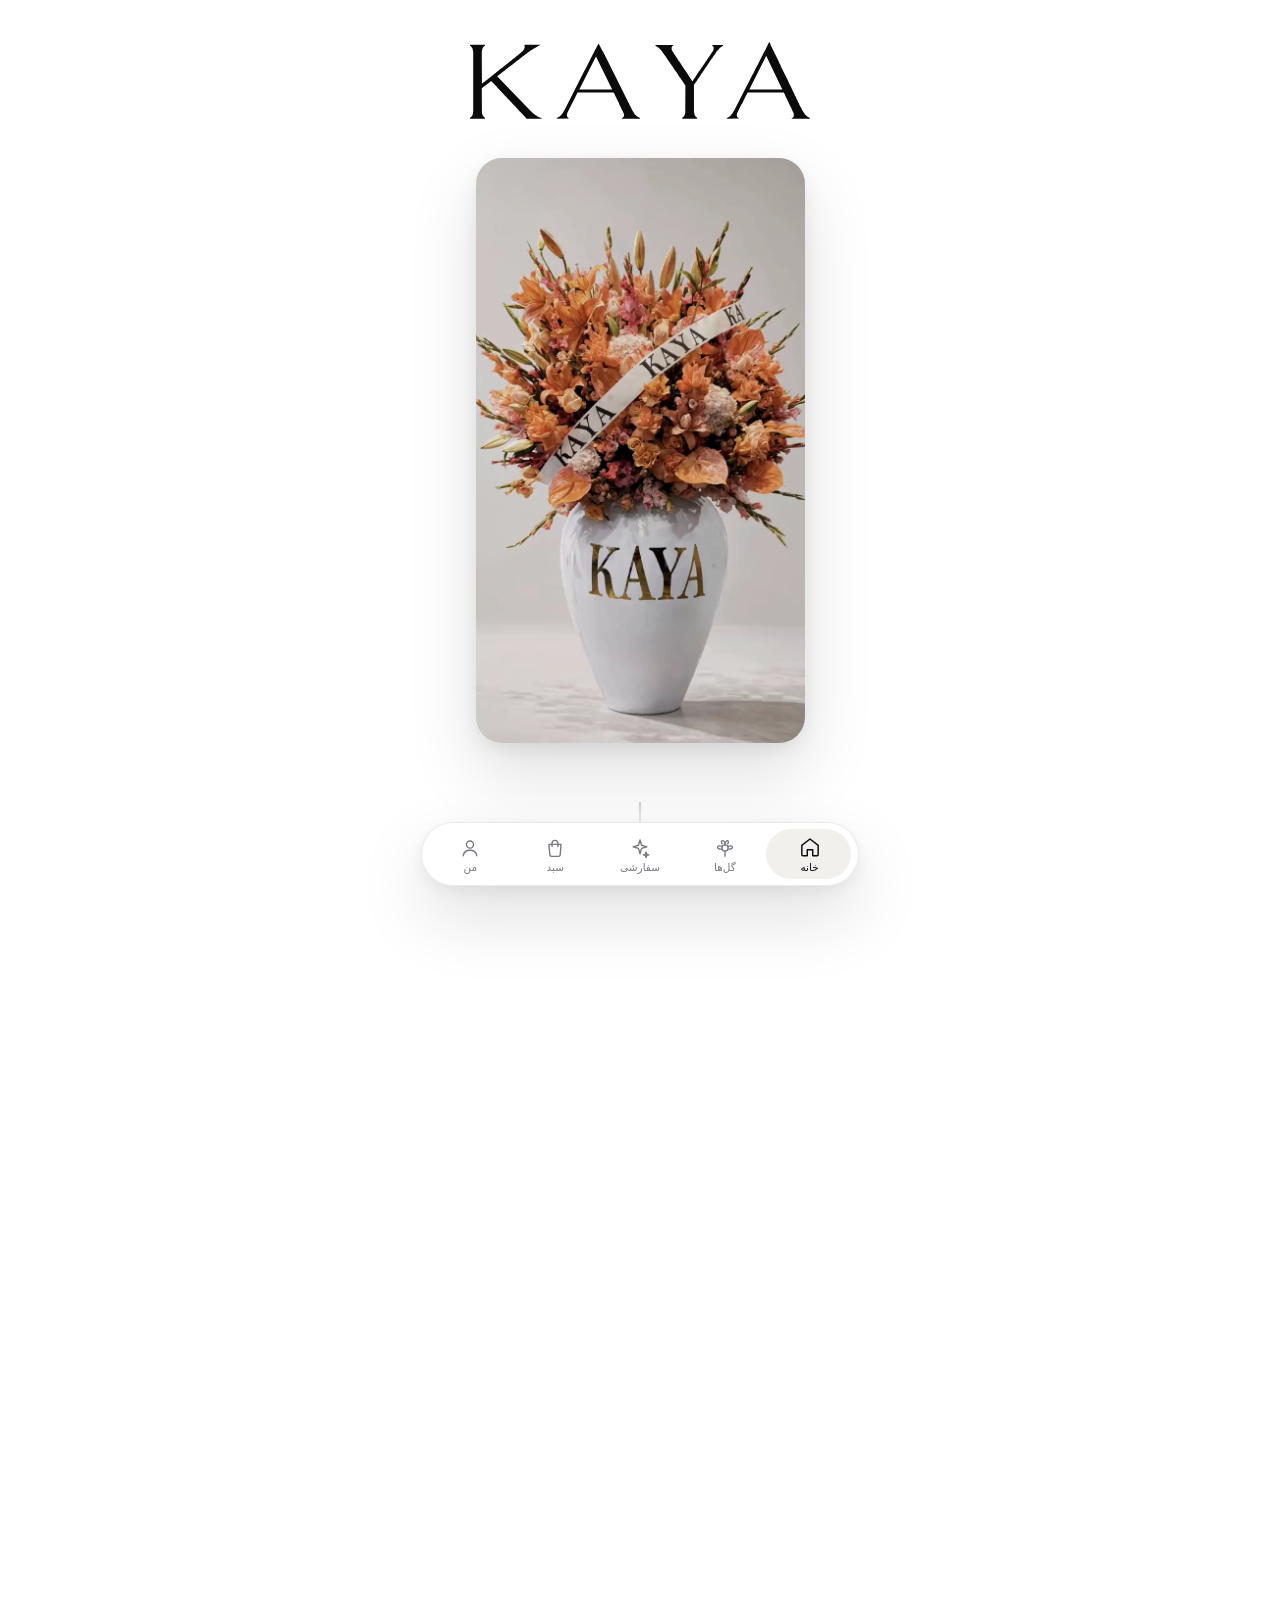
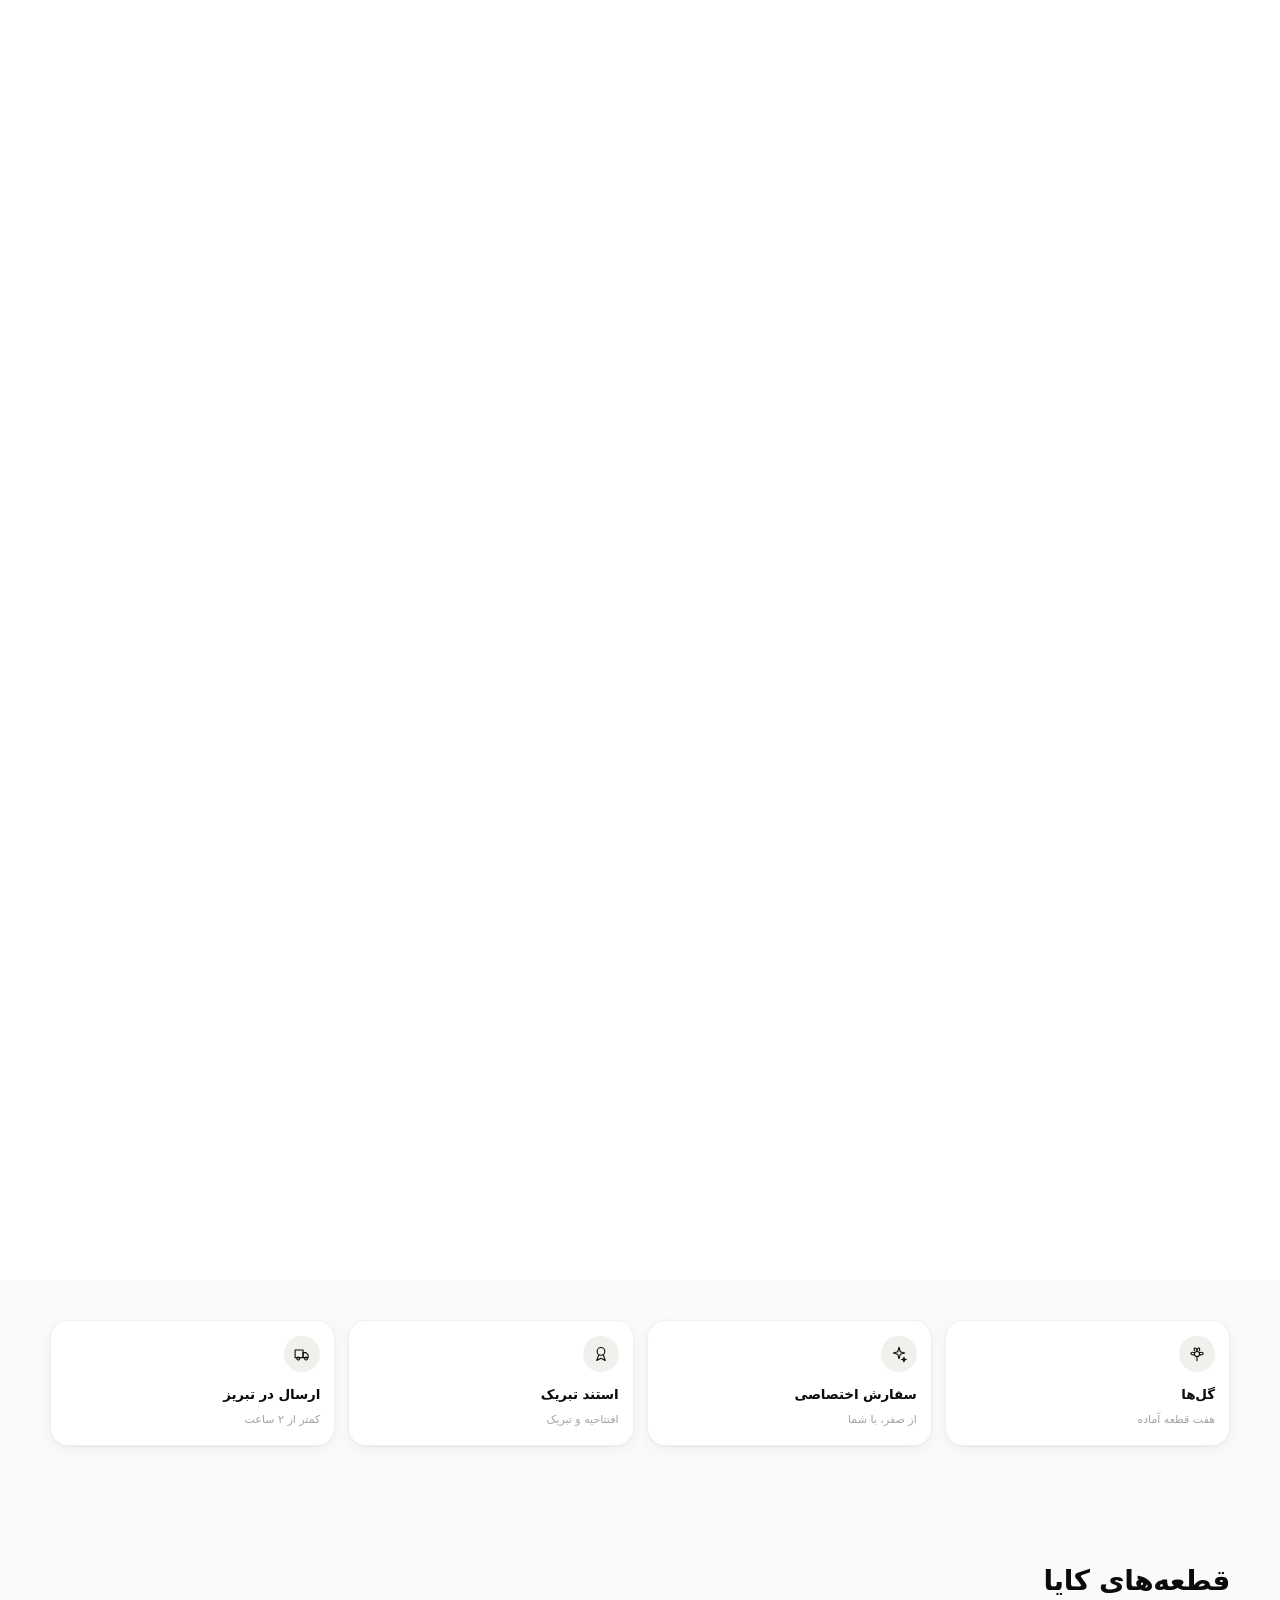
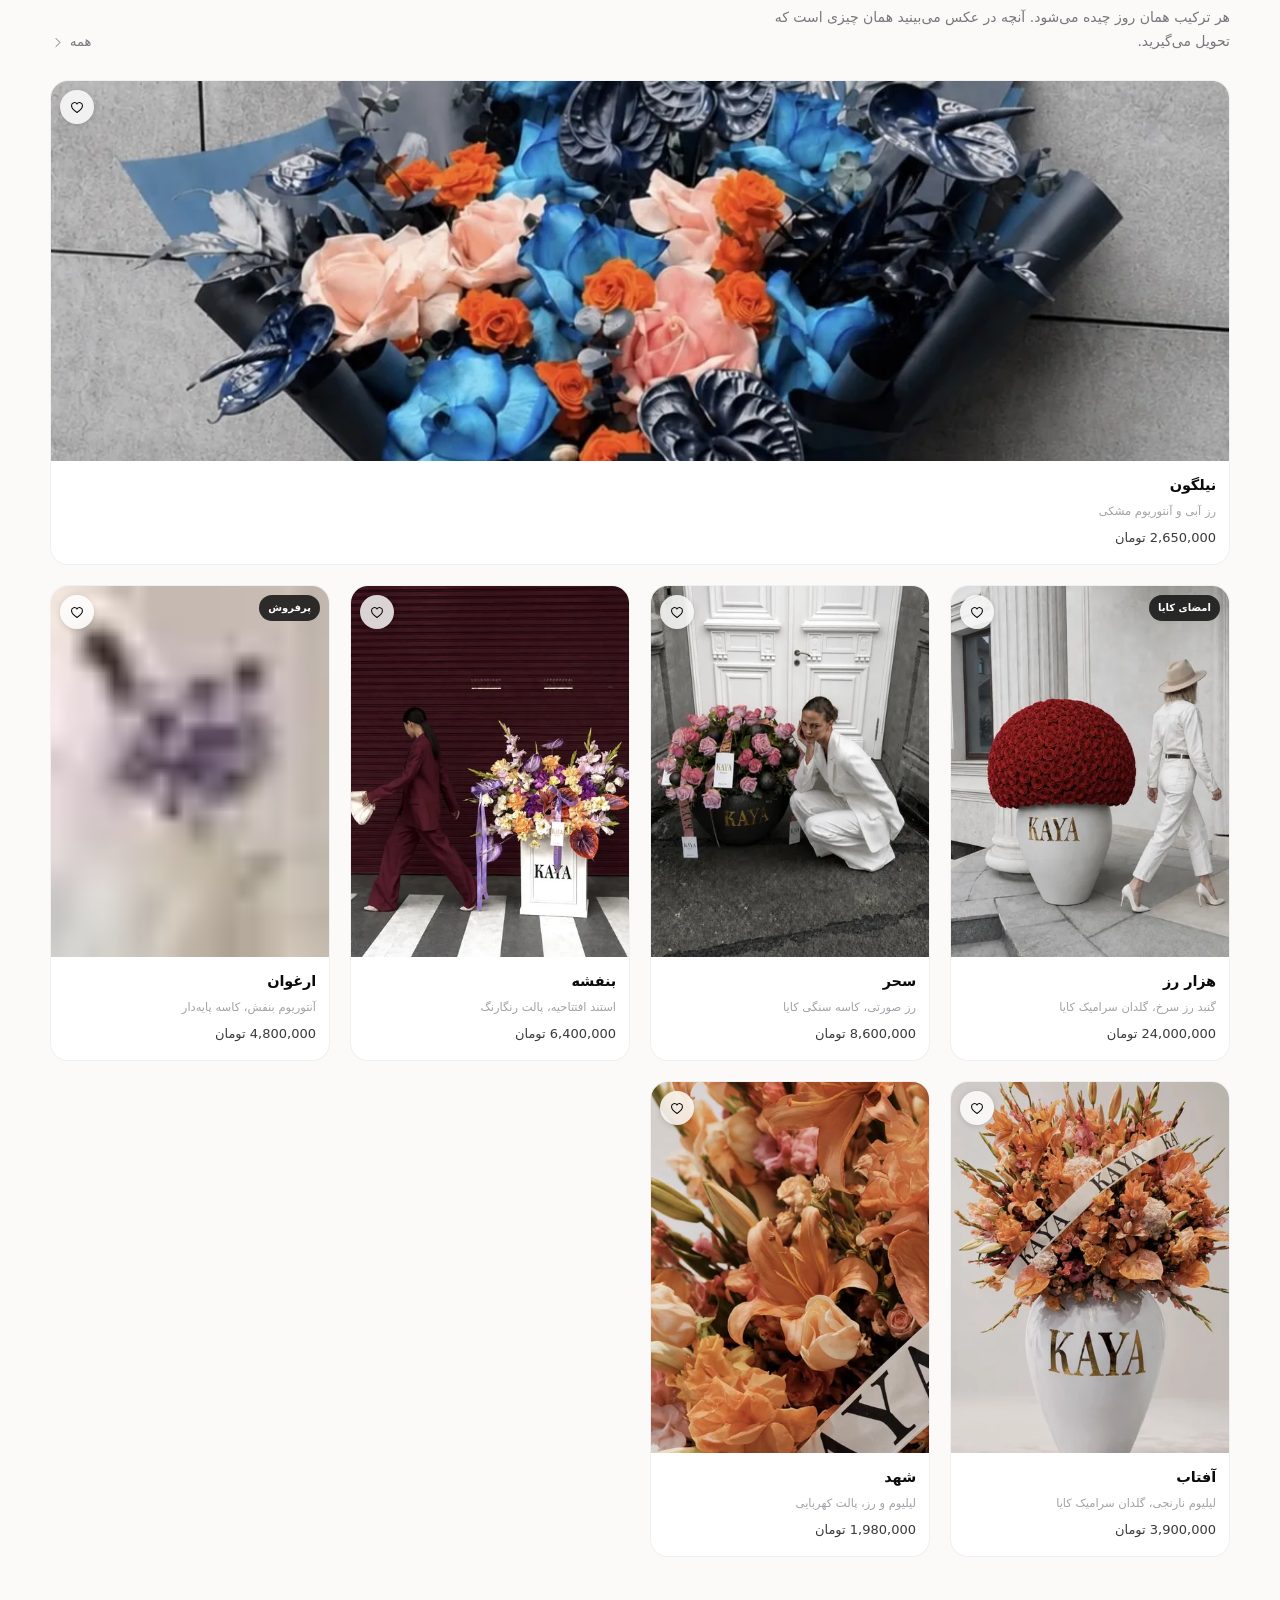
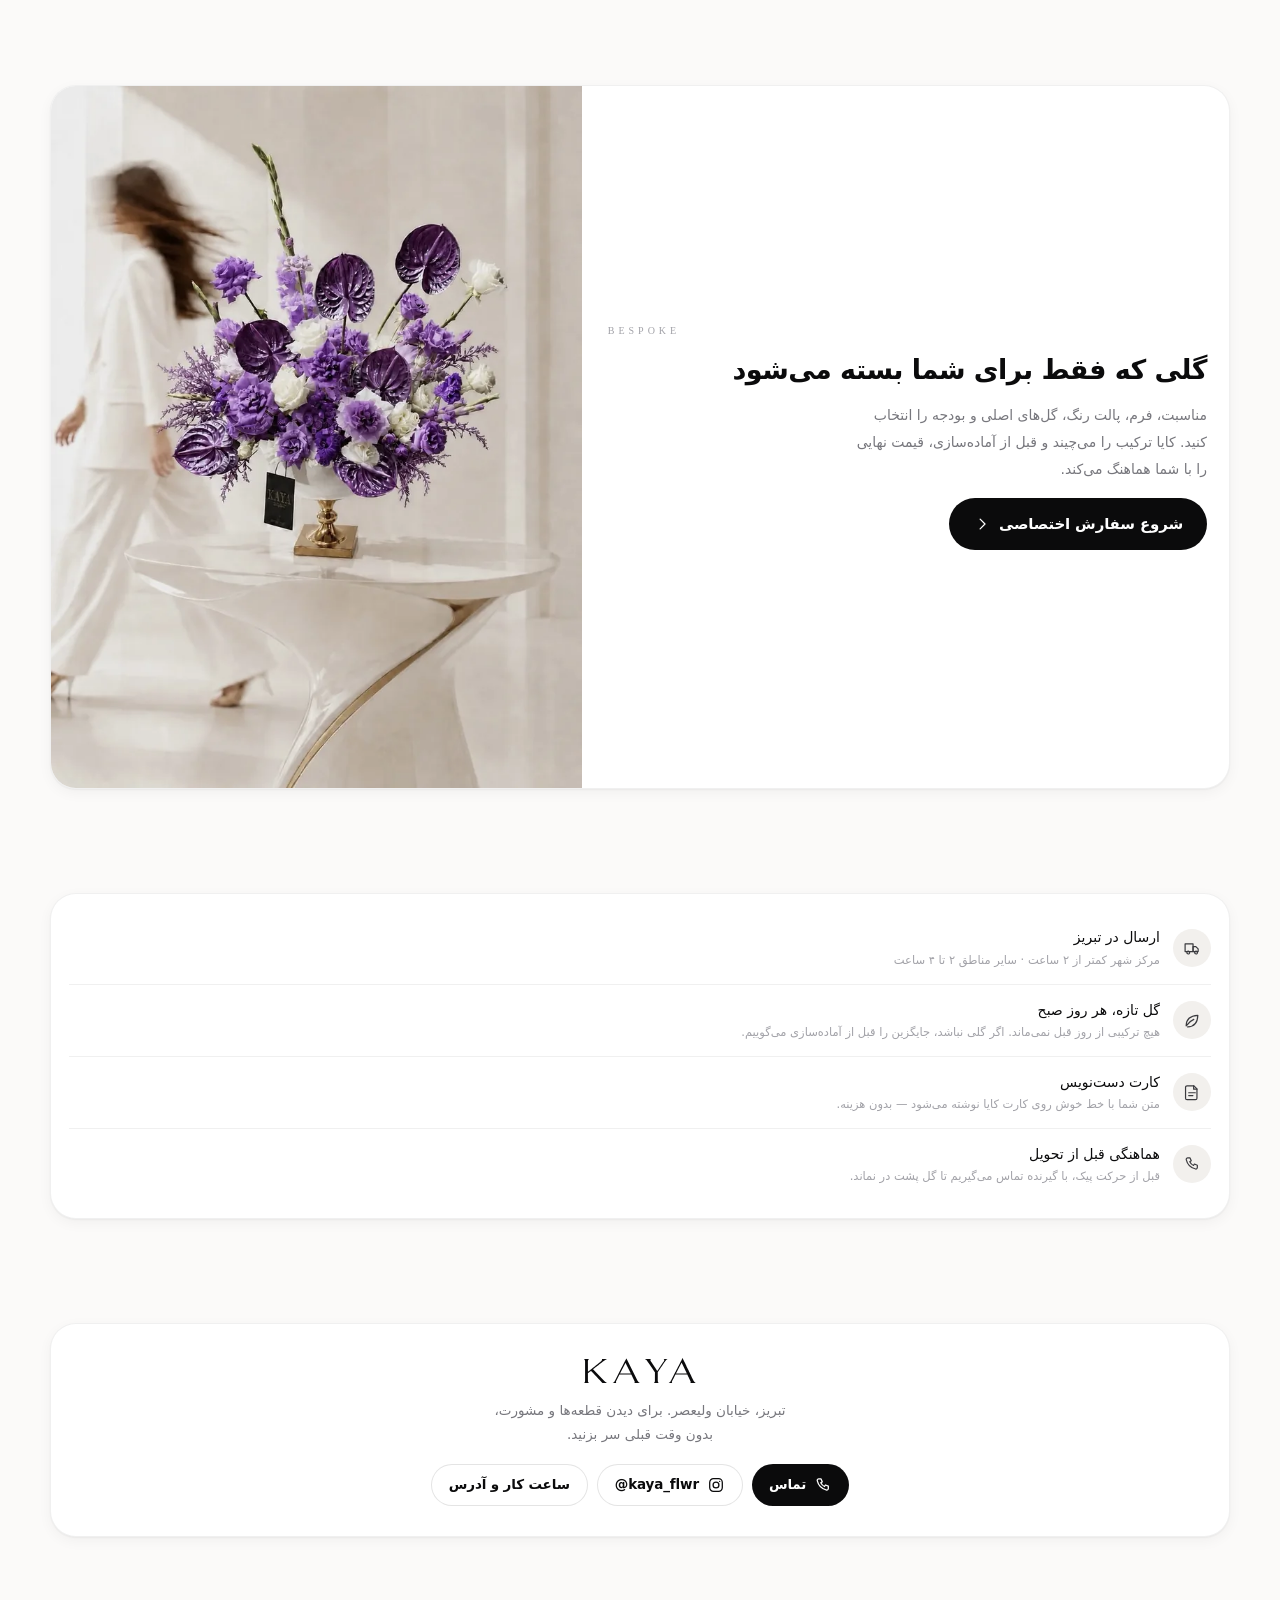
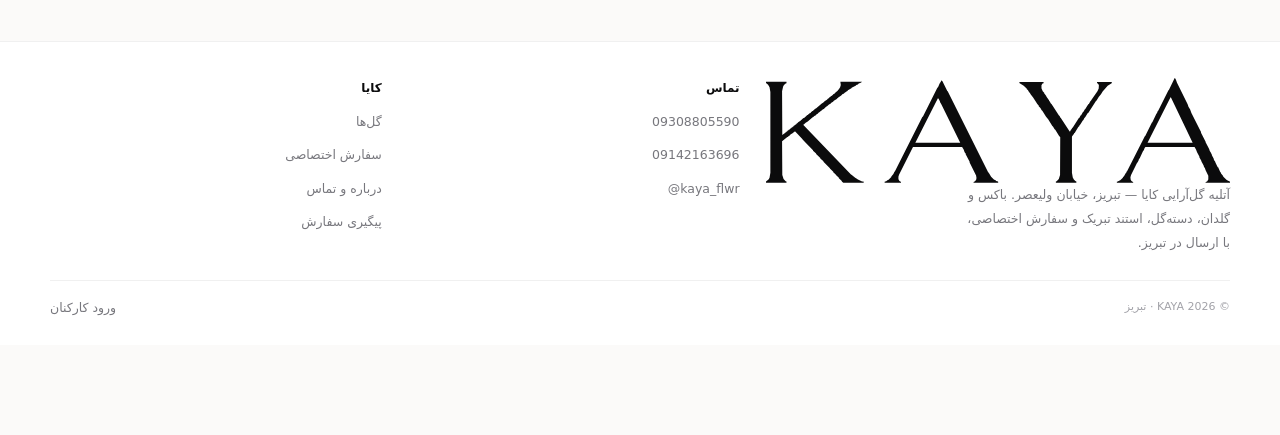
==== index.html @ 878b8a58 "KAYA — Persian RTL flower atelier PWA for Tabriz A white-paper, black-ink shop where the photographs" ====
<!doctype html>
<html dir="rtl" lang="fa">
<head>
<meta charset="utf-8">
<meta name="viewport" content="width=device-width, initial-scale=1, viewport-fit=cover">
<title>KAYA — گل‌آرایی، تبریز</title>
<meta name="description" content="کایا، آتلیه گل‌آرایی در تبریز. باکس و گلدان، دسته‌گل، استند تبریک و سفارش اختصاصی — با ارسال در تبریز.">
<meta name="theme-color" content="#FFFFFF">
<meta name="color-scheme" content="light">

<link rel="manifest" href="manifest.webmanifest">
<link rel="icon" href="assets/icons/favicon-64.png" sizes="64x64">
<link rel="apple-touch-icon" href="assets/icons/apple-touch-icon.png">
<meta name="apple-mobile-web-app-capable" content="yes">
<meta name="apple-mobile-web-app-status-bar-style" content="default">
<meta name="apple-mobile-web-app-title" content="KAYA">
<meta name="mobile-web-app-capable" content="yes">

<meta property="og:type" content="website">
<meta property="og:title" content="KAYA — گل‌آرایی، تبریز">
<meta property="og:description" content="آتلیه گل‌آرایی کایا — تبریز، ولیعصر.">
<meta property="og:image" content="assets/brand/og.jpg">
<meta name="twitter:card" content="summary_large_image">

<link rel="preload" href="assets/fonts/IRANYekanXFaNum-Regular.woff2" as="font" type="font/woff2" crossorigin>
<link rel="preload" href="assets/fonts/IRANYekanXFaNum-Medium.woff2" as="font" type="font/woff2" crossorigin>
<link rel="preload" href="assets/hero/poster.webp" as="image" fetchpriority="high">
<link rel="stylesheet" href="css/app.css">
</head>
<body>

<a class="skip" href="#main">رفتن به محتوا</a>

<!-- Painted before any script runs: the mark, centred on white. The app
     replaces it on boot; if the app never boots, this is still a brand page. -->
<div id="boot" class="boot" aria-hidden="true">
  <div class="boot__mark"></div>
</div>

<header id="topbar" class="topbar" hidden>
  <div class="topbar__in">
    <a class="topbar__brand" href="#/" aria-label="کایا — خانه"></a>
    <nav class="topbar__links" aria-label="پیمایش اصلی"></nav>
    <div class="topbar__acts"></div>
  </div>
</header>

<main id="main" class="main" tabindex="-1"></main>

<nav id="tabbar" class="tabbar glass" aria-label="پیمایش" hidden></nav>

<div id="sheet" class="sheet" hidden>
  <div class="sheet__scrim" data-close></div>
  <div class="sheet__panel" role="dialog" aria-modal="true" aria-labelledby="sheet-title">
    <button class="sheet__grip" data-close aria-label="بستن"></button>
    <div class="sheet__body"></div>
  </div>
</div>

<div id="toast" class="toast" role="status" aria-live="polite"></div>

<noscript>
  <div class="noscript">
    برای دیدن این صفحه باید جاوااسکریپت روشن باشد.
    تماس با کایا: <span dir="ltr">۰۹۳۰ ۸۸۰ ۵۵۹۰</span>
  </div>
</noscript>

<script type="module" src="js/app.js"></script>
</body>
</html>
---- css/app.css ----
@charset "utf-8";

/* ==========================================================================
   KAYA — Tabriz, Valiasr
   White paper, black ink, and the flowers carry every colour in the app.
   Nothing here is tinted: no brand hue, no accent, no coloured button. The
   only saturated pixels on any screen belong to a photograph, which is the
   whole point of a florist's shop.
   ========================================================================== */

/* ------------------------------------------------------------------ fonts */
/* Self-hosted, deliberately. Google Fonts is slow-to-unreachable from Iran
   and this has to open on the client's phone in Tabriz on the first try. */

@font-face{font-family:'YekanX';src:url('../assets/fonts/IRANYekanXFaNum-Light.woff2')format('woff2');font-weight:300;font-display:swap}
@font-face{font-family:'YekanX';src:url('../assets/fonts/IRANYekanXFaNum-Regular.woff2')format('woff2');font-weight:400;font-display:swap}
@font-face{font-family:'YekanX';src:url('../assets/fonts/IRANYekanXFaNum-Medium.woff2')format('woff2');font-weight:500;font-display:swap}
@font-face{font-family:'YekanX';src:url('../assets/fonts/IRANYekanXFaNum-DemiBold.woff2')format('woff2');font-weight:600;font-display:swap}
@font-face{font-family:'YekanX';src:url('../assets/fonts/IRANYekanXFaNum-Bold.woff2')format('woff2');font-weight:700;font-display:swap}
@font-face{font-family:'YekanX';src:url('../assets/fonts/IRANYekanXFaNum-ExtraBold.woff2')format('woff2');font-weight:800;font-display:swap}
/* Latin-digit cut, for the few places a real Latin numeral is wanted. */
@font-face{font-family:'YekanXLat';src:url('../assets/fonts/IRANYekanX-Regular.woff2')format('woff2');font-weight:400;font-display:swap}
@font-face{font-family:'YekanXLat';src:url('../assets/fonts/IRANYekanX-Medium.woff2')format('woff2');font-weight:500;font-display:swap}
@font-face{font-family:'YekanXLat';src:url('../assets/fonts/IRANYekanX-DemiBold.woff2')format('woff2');font-weight:600;font-display:swap}
@font-face{font-family:'YekanXLat';src:url('../assets/fonts/IRANYekanX-Bold.woff2')format('woff2');font-weight:700;font-display:swap}

/* ----------------------------------------------------------------- tokens */
:root{
  --paper:#FFFFFF;
  --page:#FBFAF9;          /* the wall the cards hang on — warm, not blue */
  --ink:#0B0B0C;
  --ink-2:#3A3A3E;
  --muted:#77777D;
  --faint:#A2A2A8;
  --line:rgba(11,11,12,.11);
  --line-2:rgba(11,11,12,.06);
  --wash:#F2F0ED;          /* chips, inactive fills */
  --shadow-s:0 1px 2px rgba(11,11,12,.05), 0 4px 14px rgba(11,11,12,.045);
  --shadow-m:0 2px 6px rgba(11,11,12,.05), 0 14px 40px rgba(11,11,12,.08);
  --shadow-l:0 6px 18px rgba(11,11,12,.07), 0 30px 70px rgba(11,11,12,.13);

  --glass:rgba(255,255,255,.72);
  --glass-line:rgba(255,255,255,.65);
  --glass-edge:rgba(11,11,12,.09);

  --r-s:12px; --r-m:18px; --r-l:26px; --r-xl:34px;

  --pad:20px;
  --wrap:1180px;
  --safe-b:env(safe-area-inset-bottom,0px);
  --safe-t:env(safe-area-inset-top,0px);
  --tab-h:64px;
  --dock:calc(var(--tab-h) + var(--safe-b) + 26px);

  /* One curve for everything that moves. iOS spring, minus the overshoot on
     things that carry text. */
  --ease:cubic-bezier(.22,.61,.36,1);
  --spring:cubic-bezier(.34,1.42,.5,1);
}

*,*::before,*::after{box-sizing:border-box}
html{-webkit-text-size-adjust:100%;scroll-behavior:smooth}
@media (prefers-reduced-motion:reduce){html{scroll-behavior:auto}}

body{
  margin:0;background:var(--page);color:var(--ink);
  font-family:'YekanX',system-ui,-apple-system,'Segoe UI',sans-serif;
  font-weight:400;font-size:15px;line-height:1.75;
  -webkit-font-smoothing:antialiased;-moz-osx-font-smoothing:grayscale;
  overflow-x:hidden;overscroll-behavior-y:none;
}
img,svg,video{display:block;max-width:100%}
button,input,select,textarea{font:inherit;color:inherit}
button{background:none;border:0;padding:0;cursor:pointer;-webkit-tap-highlight-color:transparent}
a{color:inherit;text-decoration:none;-webkit-tap-highlight-color:transparent}
h1,h2,h3,h4,p,figure{margin:0}
ul,ol{margin:0;padding:0;list-style:none}
:focus-visible{outline:2px solid var(--ink);outline-offset:3px;border-radius:6px}

.skip{position:fixed;top:-100px;inset-inline-start:12px;z-index:200;background:var(--ink);
  color:#fff;padding:10px 16px;border-radius:0 0 12px 12px;transition:top .2s}
.skip:focus{top:0}
.noscript{padding:80px 24px;text-align:center;color:var(--muted)}

/* Latin passages — brand name, URLs, the small serif eyebrows. */
[dir=ltr]{unicode-bidi:isolate}
.lat{font-family:'YekanXLat','YekanX',system-ui,sans-serif}

/* The eyebrow: small, wide-tracked Latin caps in a serif. It is the one
   typographic gesture borrowed from the logo, and it costs no font file. */
.eyebrow{
  font-family:'Times New Roman',Georgia,'Noto Serif',serif;
  font-size:10px;font-weight:400;letter-spacing:.4em;text-transform:uppercase;
  color:var(--faint);direction:ltr;unicode-bidi:isolate;
  padding-inline-start:.4em;line-height:1;
}
.eyebrow--ink{color:var(--ink-2)}

/* ------------------------------------------------------------------ icons */
/* The base contract for every inline icon. Component rules below override
   size and weight; none of them should have to restate fill and stroke. */
.ic{
  width:20px;height:20px;flex:none;
  fill:none;stroke:currentColor;stroke-width:1.6;
  stroke-linecap:round;stroke-linejoin:round;
}

/* --------------------------------------------------------------- the mark */
.mark,.word{color:currentColor}
.word svg,.mark svg{width:100%;height:auto;display:block;fill:currentColor}

/* ------------------------------------------------------------------- boot */
.boot{
  position:fixed;inset:0;z-index:150;background:var(--paper);
  display:grid;place-items:center;
  transition:opacity .5s var(--ease);
}
.boot__mark{
  width:132px;color:var(--ink);
  animation:bootIn 1.1s var(--ease) both;
}
.boot__mark svg{width:100%;height:auto;fill:currentColor}
@keyframes bootIn{
  from{opacity:0;letter-spacing:0;transform:scale(.94)}
  to{opacity:1;transform:scale(1)}
}
.boot.is-gone{opacity:0;pointer-events:none}

/* ------------------------------------------------------------------ shell */
.main{min-height:100vh;padding-bottom:var(--dock)}
.wrap{width:min(100% - var(--pad)*2,var(--wrap));margin-inline:auto}
.wrap--tight{width:min(100% - var(--pad)*2,760px);margin-inline:auto}

.view{animation:viewIn .42s var(--ease) both}
@keyframes viewIn{from{opacity:0;transform:translateY(10px)}to{opacity:1;transform:none}}
@media (prefers-reduced-motion:reduce){
  .view,.boot__mark{animation:none}
}

/* --------------------------------------------------------------- glass UI */
/* One recipe, used by the tab bar, the top bar and the sticky action docks.
   backdrop-filter is the whole effect; the inner hairline is what stops it
   looking like a grey box on browsers that skip the blur. */
.glass{
  background:var(--glass);
  -webkit-backdrop-filter:blur(26px) saturate(190%);
  backdrop-filter:blur(26px) saturate(190%);
  border:1px solid var(--glass-edge);
  box-shadow:var(--shadow-l), inset 0 1px 0 var(--glass-line);
}
@supports not ((backdrop-filter:blur(1px)) or (-webkit-backdrop-filter:blur(1px))){
  .glass{background:rgba(255,255,255,.95)}
}

/* ---------------------------------------------------------------- tab bar */
.tabbar{
  position:fixed;z-index:90;inset-inline:0;bottom:calc(var(--safe-b) + 14px);
  width:min(100% - 28px,438px);margin-inline:auto;
  height:var(--tab-h);border-radius:999px;
  display:grid;grid-auto-flow:column;grid-auto-columns:1fr;
  align-items:center;padding:6px;
  transition:transform .42s var(--ease),opacity .3s var(--ease);
}
.tabbar[hidden]{display:none}
.tabbar.is-down{transform:translateY(calc(100% + 24px));opacity:0}

.tab{
  position:relative;display:grid;justify-items:center;gap:3px;
  padding:7px 2px 6px;border-radius:999px;color:var(--muted);
  font-size:10.5px;font-weight:500;line-height:1;
  transition:color .28s var(--ease);
}
.tab svg{width:22px;height:22px;stroke-width:1.5;fill:none;stroke:currentColor;
  stroke-linecap:round;stroke-linejoin:round;transition:transform .4s var(--spring)}
.tab.is-on{color:var(--ink)}
.tab.is-on svg{transform:translateY(-1px) scale(1.06)}
.tab__pill{
  position:absolute;inset:0;border-radius:999px;background:var(--wash);z-index:-1;
}
/* The pill is one element that moves between tabs, so the selection slides
   instead of blinking. */
.tabbar__pill{
  position:absolute;top:6px;bottom:6px;border-radius:999px;background:var(--wash);
  transition:transform .46s var(--spring),width .46s var(--spring);
  pointer-events:none;
}
/* A display declaration outranks the UA's [hidden]{display:none}, so the
   badge has to opt out explicitly or an empty bag shows a dot. */
.tab__dot[hidden],.iconbtn__dot[hidden]{display:none}
.tab__dot{
  position:absolute;top:5px;inset-inline-end:calc(50% - 16px);
  min-width:16px;height:16px;padding:0 4px;border-radius:999px;
  background:var(--ink);color:#fff;font-size:9.5px;font-weight:600;
  display:grid;place-items:center;line-height:1;
  animation:pop .34s var(--spring) both;
}
@keyframes pop{from{transform:scale(.4);opacity:0}to{transform:none;opacity:1}}

/* ---------------------------------------------------------------- top bar */
.topbar{
  position:fixed;z-index:88;top:0;inset-inline:0;
  padding-top:var(--safe-t);
  transform:translateY(-102%);transition:transform .44s var(--ease);
}
.topbar[hidden]{display:none}
.topbar.is-on{transform:none}
.topbar__in{
  height:58px;display:flex;align-items:center;gap:18px;
  width:min(100% - var(--pad)*2,var(--wrap));margin-inline:auto;
}
.topbar::before{
  content:'';position:absolute;inset:0;z-index:-1;
  background:var(--glass);
  -webkit-backdrop-filter:blur(26px) saturate(190%);
  backdrop-filter:blur(26px) saturate(190%);
  border-bottom:1px solid var(--glass-edge);
}
.topbar__brand{width:74px;color:var(--ink);flex:none}
.topbar__brand svg{width:100%;fill:currentColor}
.topbar__links{display:none;gap:26px;margin-inline-start:8px;font-size:13.5px;font-weight:500}
.topbar__links a{color:var(--muted);transition:color .24s}
.topbar__links a:hover,.topbar__links a.is-on{color:var(--ink)}
.topbar__acts{margin-inline-start:auto;display:flex;align-items:center;gap:6px}
@media (min-width:900px){.topbar__links{display:flex}}

.iconbtn{
  width:40px;height:40px;border-radius:999px;display:grid;place-items:center;
  color:var(--ink-2);position:relative;transition:background .24s,color .24s;
}
.iconbtn:hover{background:var(--wash);color:var(--ink)}
.iconbtn svg{width:20px;height:20px;fill:none;stroke:currentColor;stroke-width:1.5;
  stroke-linecap:round;stroke-linejoin:round}
.iconbtn__dot{position:absolute;top:6px;inset-inline-end:5px;min-width:15px;height:15px;
  padding:0 4px;border-radius:999px;background:var(--ink);color:#fff;font-size:9px;
  font-weight:600;display:grid;place-items:center;line-height:1}

/* =========================================================== the hero ==== */
.hero{position:relative;background:var(--paper)}
.hero__stage{
  position:sticky;top:0;height:100svh;overflow:hidden;
  display:grid;place-items:center;background:var(--paper);
}
/* The window: a portrait print hung on a white wall. It grows as you scroll
   and, at the end, takes the whole viewport. */
.hero__win{
  position:relative;overflow:hidden;background:var(--wash);
  border-radius:var(--r-l);
  box-shadow:var(--shadow-l);
  will-change:width,height,border-radius;
}
.hero__win video,.hero__win img{
  position:absolute;inset:0;width:100%;height:100%;object-fit:cover;
}
.hero__poster{z-index:1;transition:opacity .6s var(--ease)}
.hero__poster.is-gone{opacity:0}
.hero__vid{z-index:2;opacity:0;transition:opacity .6s var(--ease)}
.hero__vid.is-on{opacity:1}

/* The wordmark sits above the window on the white, never across the
   photograph. A blend mode over floral colour reads as an artefact, and this
   brand's own photography is built on white space — so the type gets its
   own air. JS parks it against the top edge of the window. */
.hero__word{
  position:absolute;z-index:4;left:50%;
  width:min(62vw,340px);color:var(--ink);
  transform:translateX(-50%);
  will-change:transform,opacity;
  pointer-events:none;
}
.hero__word svg{width:100%;fill:currentColor}

.hero__cap{
  position:absolute;z-index:5;bottom:calc(var(--dock) + 6px);inset-inline:0;
  text-align:center;pointer-events:none;
  display:grid;gap:9px;justify-items:center;
  will-change:opacity,transform;
}
.hero__cap h1{font-size:clamp(19px,5vw,25px);font-weight:500;letter-spacing:-.01em}
.hero__cap p{font-size:13px;color:var(--muted);max-width:30ch;line-height:1.7}

.hero__cue{
  position:absolute;z-index:5;bottom:calc(var(--dock) - 22px);left:50%;
  transform:translateX(-50%);
  display:grid;justify-items:center;gap:7px;color:var(--faint);
  font-size:10px;transition:opacity .4s var(--ease);
}
.hero__cue i{
  width:1px;height:30px;background:linear-gradient(var(--faint),transparent);
  animation:cue 2.1s var(--ease) infinite;transform-origin:top;
}
@keyframes cue{0%{transform:scaleY(0);opacity:0}
  40%{transform:scaleY(1);opacity:1}100%{transform:scaleY(1) translateY(30px);opacity:0}}
@media (prefers-reduced-motion:reduce){.hero__cue i{animation:none}}

/* ------------------------------------------------------------- type scale */
.sect{padding:64px 0}
.sect--tight{padding:40px 0}
.sect__head{display:grid;gap:9px;margin-bottom:26px}
.sect__head h2{font-size:clamp(21px,4.6vw,28px);font-weight:600;letter-spacing:-.015em}
.sect__head p{color:var(--muted);font-size:14px;max-width:52ch}
.sect__head--row{
  grid-template-columns:1fr auto;align-items:end;gap:16px;
}
.sect__more{font-size:13px;font-weight:500;color:var(--muted);display:flex;
  align-items:center;gap:5px;white-space:nowrap}
.sect__more svg{width:15px;height:15px;fill:none;stroke:currentColor;stroke-width:1.6}

.page{padding:calc(var(--safe-t) + 76px) 0 8px}
.page__head{display:grid;gap:8px;margin-bottom:24px}
.page__head h1{font-size:clamp(25px,6.4vw,36px);font-weight:600;letter-spacing:-.02em;line-height:1.28}
.page__head p{color:var(--muted);font-size:14px;max-width:56ch}

/* ---------------------------------------------------------------- photos */
/* Every photo the client sent is 1179px wide. Nothing is allowed to render
   larger than that, so the layout caps at 1140 and the sizes attribute never
   asks for a width the source cannot honestly fill. */
.ph{
  position:relative;overflow:hidden;background-size:cover;background-position:center;
  background-color:var(--wash);
}
.ph img{
  width:100%;height:100%;object-fit:cover;
  opacity:0;transition:opacity .55s var(--ease);
}
.ph img.is-in{opacity:1}

/* ----------------------------------------------------------------- cards */
.grid{display:grid;gap:14px;grid-template-columns:repeat(2,1fr)}
@media (min-width:680px){.grid{gap:20px;grid-template-columns:repeat(3,1fr)}}
@media (min-width:1000px){.grid{grid-template-columns:repeat(4,1fr)}}

.card{
  position:relative;display:block;background:var(--paper);
  border-radius:var(--r-m);overflow:hidden;
  border:1px solid var(--line-2);
  transition:transform .42s var(--ease),box-shadow .42s var(--ease);
}
@media (hover:hover){
  .card:hover{transform:translateY(-3px);box-shadow:var(--shadow-m)}
  .card:hover .ph img{transform:scale(1.035)}
}
.card .ph{aspect-ratio:3/4}
.card .ph img{transition:opacity .55s var(--ease),transform .7s var(--ease)}
.card__body{padding:12px 13px 14px;display:grid;gap:3px}
.card__name{font-size:14.5px;font-weight:600;letter-spacing:-.01em}
.card__sub{font-size:11.5px;color:var(--faint)}
.card__price{font-size:13px;font-weight:500;color:var(--ink-2);margin-top:3px}
.card__price s{color:var(--faint);font-weight:400;margin-inline-start:6px;font-size:11.5px}
.card__fav{
  position:absolute;top:9px;inset-inline-end:9px;z-index:2;
  width:34px;height:34px;border-radius:999px;display:grid;place-items:center;
  background:rgba(255,255,255,.82);
  -webkit-backdrop-filter:blur(14px);backdrop-filter:blur(14px);
  color:var(--ink);box-shadow:0 1px 6px rgba(11,11,12,.14);
  transition:transform .34s var(--spring);
}
.card__fav svg{width:16px;height:16px;fill:none;stroke:currentColor;stroke-width:1.6}
.card__fav.is-on svg{fill:currentColor}
.card__fav:active{transform:scale(.86)}
.card__tag{
  position:absolute;top:9px;inset-inline-start:9px;z-index:2;
  padding:4px 9px;border-radius:999px;font-size:10px;font-weight:600;
  background:rgba(11,11,12,.82);color:#fff;
  -webkit-backdrop-filter:blur(10px);backdrop-filter:blur(10px);
}

/* the wide editorial card — one photo is landscape, it gets its own shape */
.card--wide{grid-column:1/-1}
.card--wide .ph{aspect-ratio:2.38/1}
@media (min-width:680px){.card--wide .ph{aspect-ratio:3.1/1}}

/* --------------------------------------------------------------- railcard */
.rail{
  display:grid;grid-auto-flow:column;grid-auto-columns:minmax(158px,42vw);
  gap:13px;overflow-x:auto;scroll-snap-type:x mandatory;
  padding-inline:var(--pad);margin-inline:calc(var(--pad) * -1);
  padding-bottom:6px;scrollbar-width:none;
}
.rail::-webkit-scrollbar{display:none}
.rail>*{scroll-snap-align:start}
@media (min-width:680px){.rail{grid-auto-columns:minmax(210px,26vw)}}
@media (min-width:1000px){.rail{grid-auto-columns:minmax(240px,1fr);overflow:visible}}

/* --------------------------------------------------------------- controls */
.btn{
  display:inline-flex;align-items:center;justify-content:center;gap:8px;
  height:52px;padding:0 24px;border-radius:999px;
  background:var(--ink);color:#fff;font-size:15px;font-weight:600;
  letter-spacing:-.01em;
  transition:transform .3s var(--spring),opacity .24s,background .24s;
}
.btn svg{width:18px;height:18px;fill:none;stroke:currentColor;stroke-width:1.7;
  stroke-linecap:round;stroke-linejoin:round}
.btn:active{transform:scale(.965)}
.btn[disabled]{opacity:.34;pointer-events:none}
.btn--full{width:100%}
.btn--ghost{background:var(--paper);color:var(--ink);border:1px solid var(--line)}
.btn--wash{background:var(--wash);color:var(--ink)}
.btn--sm{height:42px;padding:0 17px;font-size:13.5px}
.btn--lg{height:56px;font-size:16px}

.chips{display:flex;gap:8px;overflow-x:auto;scrollbar-width:none;
  padding-inline:var(--pad);margin-inline:calc(var(--pad) * -1);padding-bottom:2px}
.chips::-webkit-scrollbar{display:none}
.chip{
  flex:none;height:38px;padding:0 16px;border-radius:999px;
  background:var(--paper);border:1px solid var(--line);
  font-size:13px;font-weight:500;color:var(--ink-2);
  display:inline-flex;align-items:center;gap:6px;
  transition:background .26s var(--ease),color .26s,border-color .26s,transform .3s var(--spring);
}
.chip.is-on{background:var(--ink);border-color:var(--ink);color:#fff}
.chip:active{transform:scale(.95)}
.chip--sq{border-radius:var(--r-s)}
.chip span,.chip b{white-space:nowrap}

.field{display:grid;gap:7px;margin-bottom:15px}
.field>label{font-size:12.5px;font-weight:500;color:var(--ink-2)}
.field__hint{font-size:11.5px;color:var(--faint)}
.inp,textarea.inp,select.inp{
  width:100%;height:50px;padding:0 15px;border-radius:var(--r-s);
  background:var(--paper);border:1px solid var(--line);
  font-size:15px;transition:border-color .24s,box-shadow .24s;
  -webkit-appearance:none;appearance:none;
}
textarea.inp{height:auto;min-height:104px;padding:13px 15px;line-height:1.8;resize:vertical}
select.inp{
  background-image:url("data:image/svg+xml,%3Csvg xmlns='http://www.w3.org/2000/svg' viewBox='0 0 24 24' fill='none' stroke='%2377777D' stroke-width='1.6'%3E%3Cpath d='M6 9l6 6 6-6'/%3E%3C/svg%3E");
  background-repeat:no-repeat;background-position:left 14px center;background-size:17px;
  padding-inline-start:40px;
}
.inp:focus{outline:0;border-color:var(--ink);box-shadow:0 0 0 3px rgba(11,11,12,.07)}
.inp::placeholder{color:var(--faint)}
.inp[aria-invalid=true]{border-color:#B3261E;box-shadow:0 0 0 3px rgba(179,38,30,.08)}
.err{font-size:11.5px;color:#B3261E}

.sw{display:flex;align-items:center;justify-content:space-between;gap:14px;
  padding:13px 0;border-bottom:1px solid var(--line-2)}
.sw:last-child{border-bottom:0}
.sw__t{font-size:14px}
.sw__s{font-size:11.5px;color:var(--faint)}
.sw__box{
  flex:none;width:50px;height:30px;border-radius:999px;background:var(--wash);
  border:1px solid var(--line);position:relative;transition:background .3s var(--ease)}
.sw__box::after{content:'';position:absolute;top:2px;inset-inline-start:2px;
  width:24px;height:24px;border-radius:999px;background:#fff;
  box-shadow:0 1px 4px rgba(11,11,12,.2);transition:transform .34s var(--spring)}
.sw__box.is-on{background:var(--ink);border-color:var(--ink)}
.sw__box.is-on::after{transform:translateX(calc(-20px * var(--dir,1)))}
:root{--dir:1}

/* --------------------------------------------------------------- surfaces */
.panel{
  background:var(--paper);border:1px solid var(--line-2);border-radius:var(--r-l);
  padding:18px;box-shadow:var(--shadow-s);
}
.panel--flat{box-shadow:none}
.panel+.panel{margin-top:13px}
.panel__t{font-size:15px;font-weight:600;margin-bottom:3px;letter-spacing:-.01em}
.panel__s{font-size:12.5px;color:var(--muted);margin-bottom:14px}

.rows{display:grid}
.row{
  display:flex;align-items:center;gap:13px;padding:13px 0;
  border-bottom:1px solid var(--line-2);text-align:start;
}
.row:last-child{border-bottom:0}
.row__ic{
  flex:none;width:38px;height:38px;border-radius:999px;background:var(--wash);
  display:grid;place-items:center;color:var(--ink-2);
}
.row__ic svg{width:18px;height:18px;fill:none;stroke:currentColor;stroke-width:1.6;
  stroke-linecap:round;stroke-linejoin:round}
.row__b{flex:1;min-width:0;display:grid;gap:1px}
.row__t{font-size:14px;font-weight:500}
.row__s{font-size:11.5px;color:var(--faint);overflow:hidden;text-overflow:ellipsis;
  white-space:nowrap}
.row__e{flex:none;color:var(--faint);font-size:12.5px;display:flex;align-items:center;gap:6px}
.row__e svg{width:16px;height:16px;fill:none;stroke:currentColor;stroke-width:1.6}
.row--btn{width:100%;transition:opacity .2s}
.row--btn:active{opacity:.55}

.kv{display:flex;justify-content:space-between;gap:14px;padding:8px 0;font-size:13.5px}
.kv dt{color:var(--muted)}
.kv dd{margin:0;font-weight:500;text-align:end}
.kv--total{border-top:1px solid var(--line);margin-top:7px;padding-top:14px;font-size:16px}
.kv--total dd{font-weight:700}

.note{
  display:flex;gap:11px;padding:13px 15px;border-radius:var(--r-m);
  background:var(--wash);font-size:12.5px;color:var(--ink-2);line-height:1.75;
}
.note svg{flex:none;width:17px;height:17px;margin-top:3px;fill:none;stroke:currentColor;
  stroke-width:1.6}

.empty{display:grid;justify-items:center;gap:13px;padding:56px 20px;text-align:center}
.empty__ic{width:60px;height:60px;border-radius:999px;background:var(--wash);
  display:grid;place-items:center;color:var(--faint)}
.empty__ic svg{width:26px;height:26px;fill:none;stroke:currentColor;stroke-width:1.4}
.empty h3{font-size:16px;font-weight:600}
.empty p{font-size:13px;color:var(--muted);max-width:34ch}

/* ----------------------------------------------------------------- sheet */
.sheet{position:fixed;inset:0;z-index:120}
.sheet[hidden]{display:none}
.sheet__scrim{position:absolute;inset:0;background:rgba(11,11,12,.36);
  -webkit-backdrop-filter:blur(3px);backdrop-filter:blur(3px);
  opacity:0;transition:opacity .36s var(--ease)}
.sheet__panel{
  position:absolute;inset-inline:0;bottom:0;max-height:92svh;
  background:var(--paper);border-radius:var(--r-xl) var(--r-xl) 0 0;
  box-shadow:0 -18px 60px rgba(11,11,12,.2);
  transform:translateY(100%);transition:transform .46s var(--ease);
  display:flex;flex-direction:column;
  padding-bottom:var(--safe-b);
}
.sheet.is-on .sheet__scrim{opacity:1}
.sheet.is-on .sheet__panel{transform:none}
.sheet__grip{
  width:100%;padding:11px 0 5px;display:grid;place-items:center;flex:none;
}
.sheet__grip::before{content:'';width:38px;height:4px;border-radius:99px;background:var(--line)}
.sheet__body{overflow-y:auto;-webkit-overflow-scrolling:touch;padding:6px 20px 22px}
@media (min-width:680px){
  .sheet__panel{inset-inline:auto;left:50%;transform:translate(-50%,100%);
    width:min(100% - 40px,540px);bottom:20px;border-radius:var(--r-xl)}
  .sheet.is-on .sheet__panel{transform:translate(-50%,0)}
}

/* ----------------------------------------------------------------- toast */
.toast{
  position:fixed;z-index:140;bottom:calc(var(--dock) + 6px);left:50%;
  transform:translate(-50%,14px);opacity:0;pointer-events:none;
  max-width:calc(100% - 36px);
  padding:12px 19px;border-radius:999px;
  background:rgba(11,11,12,.93);color:#fff;font-size:13px;font-weight:500;
  -webkit-backdrop-filter:blur(14px);backdrop-filter:blur(14px);
  box-shadow:0 10px 34px rgba(11,11,12,.3);
  transition:opacity .3s var(--ease),transform .38s var(--spring);
  white-space:nowrap;overflow:hidden;text-overflow:ellipsis;
}
.toast.is-on{opacity:1;transform:translate(-50%,0)}

/* ------------------------------------------------------------- item page */
.item__gal{
  position:relative;border-radius:0 0 var(--r-xl) var(--r-xl);overflow:hidden;
  background:var(--wash);
}
.item__gal .ph{aspect-ratio:3/4;max-height:66svh}
.item__back{
  position:fixed;z-index:70;top:calc(var(--safe-t) + 13px);inset-inline-start:16px;
  width:42px;height:42px;border-radius:999px;display:grid;place-items:center;
  background:rgba(255,255,255,.78);
  -webkit-backdrop-filter:blur(18px) saturate(180%);backdrop-filter:blur(18px) saturate(180%);
  border:1px solid var(--glass-edge);color:var(--ink);
  box-shadow:0 2px 12px rgba(11,11,12,.14);
}
.item__back svg{width:19px;height:19px;fill:none;stroke:currentColor;stroke-width:1.8;
  stroke-linecap:round;stroke-linejoin:round}
.item__head{display:grid;gap:6px;padding:22px 0 4px}
.item__head h1{font-size:clamp(23px,5.6vw,31px);font-weight:600;letter-spacing:-.02em}
.item__price{font-size:19px;font-weight:600;margin-top:4px}
.item__desc{font-size:14px;color:var(--ink-2);line-height:1.9;margin-top:12px}

.dock{
  position:fixed;z-index:86;inset-inline:0;bottom:0;
  padding:12px var(--pad) calc(var(--safe-b) + 12px);
}
.dock::before{
  content:'';position:absolute;inset:0;z-index:-1;
  background:var(--glass);
  -webkit-backdrop-filter:blur(26px) saturate(190%);backdrop-filter:blur(26px) saturate(190%);
  border-top:1px solid var(--glass-edge);
}
.dock__in{display:flex;align-items:center;gap:12px;
  width:min(100% ,var(--wrap));margin-inline:auto}
.dock__price{display:grid;gap:1px;flex:none}
.dock__price span{font-size:10.5px;color:var(--faint)}
.dock__price b{font-size:16px;font-weight:600}
.dock .btn{flex:1}

/* ------------------------------------------------------------ stepper/qty */
.qty{display:inline-flex;align-items:center;gap:2px;background:var(--wash);
  border-radius:999px;padding:4px}
.qty button{width:34px;height:34px;border-radius:999px;display:grid;place-items:center;
  color:var(--ink);transition:background .2s}
.qty button:active{background:rgba(11,11,12,.09)}
.qty svg{width:15px;height:15px;fill:none;stroke:currentColor;stroke-width:2;
  stroke-linecap:round}
.qty b{min-width:26px;text-align:center;font-size:14px;font-weight:600}

/* ------------------------------------------------------------ custom flow */
.steps{display:flex;gap:6px;margin-bottom:22px}
.steps i{flex:1;height:3px;border-radius:99px;background:var(--line);overflow:hidden}
.steps i::after{content:'';display:block;height:100%;width:0;background:var(--ink);
  border-radius:99px;transition:width .5s var(--ease)}
.steps i.is-done::after,.steps i.is-on::after{width:100%}

.opts{display:grid;gap:10px;grid-template-columns:repeat(2,1fr)}
@media (min-width:560px){.opts{grid-template-columns:repeat(3,1fr)}}
.opt{
  position:relative;padding:15px 13px;border-radius:var(--r-m);
  background:var(--paper);border:1px solid var(--line);text-align:start;
  display:grid;gap:5px;justify-items:start;
  transition:border-color .26s,background .26s,transform .3s var(--spring);
}
.opt:active{transform:scale(.975)}
.opt.is-on{border-color:var(--ink);background:#fff;box-shadow:0 0 0 1px var(--ink)}
.opt__t{font-size:13.5px;font-weight:600;letter-spacing:-.01em}
.opt__s{font-size:11px;color:var(--faint);line-height:1.6}
.opt__sw{width:100%;height:34px;border-radius:9px;margin-bottom:3px;
  border:1px solid rgba(11,11,12,.08)}
.opt__ck{position:absolute;top:10px;inset-inline-end:10px;width:19px;height:19px;
  border-radius:999px;background:var(--ink);color:#fff;display:none;place-items:center}
.opt.is-on .opt__ck{display:grid}
.opt__ck svg{width:11px;height:11px;fill:none;stroke:currentColor;stroke-width:2.6;
  stroke-linecap:round;stroke-linejoin:round}

.rng{width:100%;-webkit-appearance:none;appearance:none;background:none;height:34px}
.rng::-webkit-slider-runnable-track{height:4px;border-radius:99px;background:var(--line)}
.rng::-moz-range-track{height:4px;border-radius:99px;background:var(--line)}
.rng::-webkit-slider-thumb{-webkit-appearance:none;width:26px;height:26px;border-radius:99px;
  background:#fff;border:1px solid var(--line);box-shadow:0 2px 8px rgba(11,11,12,.2);
  margin-top:-11px}
.rng::-moz-range-thumb{width:26px;height:26px;border:1px solid var(--line);border-radius:99px;
  background:#fff;box-shadow:0 2px 8px rgba(11,11,12,.2)}

/* ------------------------------------------------------------------- bag */
.line{display:flex;gap:13px;padding:14px 0;border-bottom:1px solid var(--line-2)}
.line:last-child{border-bottom:0}
.line__ph{flex:none;width:74px;border-radius:var(--r-s);overflow:hidden;background:var(--wash)}
.line__ph .ph{aspect-ratio:3/4}
.line__b{flex:1;min-width:0;display:grid;gap:3px;align-content:start}
.line__t{font-size:14px;font-weight:600}
.line__s{font-size:11.5px;color:var(--faint);line-height:1.65}
.line__f{display:flex;align-items:center;justify-content:space-between;gap:10px;margin-top:6px}
.line__p{font-size:13.5px;font-weight:600}

/* ------------------------------------------------------------------- crm */
.crm{--pad:16px}
.stats{display:grid;gap:10px;grid-template-columns:repeat(2,1fr);margin-bottom:16px}
@media (min-width:680px){.stats{grid-template-columns:repeat(4,1fr)}}
.stat{background:var(--paper);border:1px solid var(--line-2);border-radius:var(--r-m);
  padding:14px 15px;display:grid;gap:3px}
.stat b{font-size:22px;font-weight:700;letter-spacing:-.02em;line-height:1.2}
.stat span{font-size:11.5px;color:var(--faint)}
.stat i{font-size:11px;font-style:normal;color:var(--muted)}

.ord{background:var(--paper);border:1px solid var(--line-2);border-radius:var(--r-m);
  padding:14px 15px;margin-bottom:10px;display:grid;gap:9px}
.ord__top{display:flex;align-items:start;justify-content:space-between;gap:12px}
.ord__id{font-size:12px;color:var(--faint)}
.ord__who{font-size:14.5px;font-weight:600}
.ord__meta{font-size:12px;color:var(--muted);line-height:1.7}
.ord__st{
  flex:none;padding:5px 11px;border-radius:999px;font-size:11px;font-weight:600;
  background:var(--wash);color:var(--ink-2);white-space:nowrap;
}
.ord__st[data-s=new]{background:var(--ink);color:#fff}
.ord__st[data-s=prep]{background:#EDEAE5}
.ord__st[data-s=out]{background:#E4E7EC}
.ord__st[data-s=done]{background:#E8EDE8;color:#3D5A45}
.ord__st[data-s=cancel]{background:#F3E4E3;color:#8C3A34}
.ord__acts{display:flex;gap:7px;flex-wrap:wrap;padding-top:3px}

.tabs{display:flex;gap:5px;background:var(--wash);padding:4px;border-radius:999px;
  margin-bottom:16px;overflow-x:auto;scrollbar-width:none}
.tabs::-webkit-scrollbar{display:none}
.tabs button{flex:1;min-width:max-content;height:36px;padding:0 14px;border-radius:999px;
  font-size:12.5px;font-weight:600;color:var(--muted);white-space:nowrap;
  transition:background .28s var(--ease),color .28s}
.tabs button.is-on{background:var(--paper);color:var(--ink);box-shadow:var(--shadow-s)}

.lock{display:grid;place-items:center;min-height:70svh;gap:22px;text-align:center;padding:20px}
.pin{display:flex;gap:10px;direction:ltr}
.pin input{
  width:52px;height:62px;text-align:center;font-size:23px;font-weight:600;
  border-radius:var(--r-s);border:1px solid var(--line);background:var(--paper);
}
.pin input:focus{outline:0;border-color:var(--ink);box-shadow:0 0 0 3px rgba(11,11,12,.07)}

/* ---------------------------------------------------------------- footer */
.foot{
  border-top:1px solid var(--line-2);margin-top:40px;padding:36px 0 26px;
  background:var(--paper);
}
.foot__grid{display:grid;gap:26px}
@media (min-width:760px){.foot__grid{grid-template-columns:1.4fr 1fr 1fr}}
.foot__brand{width:92px;color:var(--ink);margin-bottom:12px}
.foot__brand svg{width:100%;fill:currentColor}
.foot p{font-size:12.5px;color:var(--muted);line-height:1.9;max-width:34ch}
.foot h4{font-size:12px;font-weight:600;margin-bottom:9px;color:var(--ink)}
.foot li{margin-bottom:7px}
.foot a{font-size:12.5px;color:var(--muted);transition:color .2s}
.foot a:hover{color:var(--ink)}
.foot__legal{margin-top:26px;padding-top:16px;border-top:1px solid var(--line-2);
  display:flex;gap:12px;flex-wrap:wrap;justify-content:space-between;
  font-size:11px;color:var(--faint)}

/* ------------------------------------------------------------------ misc */
.hr{height:1px;background:var(--line-2);margin:24px 0;border:0}
.center{text-align:center}
.mt{margin-top:16px}.mt-l{margin-top:28px}
.stack{display:grid;gap:11px}
.muted{color:var(--muted)}
.tiny{font-size:11.5px}
.nowrap{white-space:nowrap}
.sr{position:absolute;width:1px;height:1px;padding:0;margin:-1px;overflow:hidden;
  clip:rect(0 0 0 0);white-space:nowrap;border:0}

/* ------------------------------------------------------- home shortcuts */
.qtile{
  display:grid;gap:3px;padding:15px 14px 16px;border-radius:var(--r-m);
  background:var(--paper);border:1px solid var(--line-2);
  box-shadow:var(--shadow-s);
  transition:transform .38s var(--ease),box-shadow .38s var(--ease);
}
@media (hover:hover){.qtile:hover{transform:translateY(-2px);box-shadow:var(--shadow-m)}}
.qtile:active{transform:scale(.975)}
.qtile__ic{
  width:36px;height:36px;border-radius:999px;background:var(--wash);
  display:grid;place-items:center;color:var(--ink);margin-bottom:8px;
}
.qtile__ic svg{width:18px;height:18px;fill:none;stroke:currentColor;stroke-width:1.5;
  stroke-linecap:round;stroke-linejoin:round}
.qtile__t{font-size:13.5px;font-weight:600;letter-spacing:-.01em}
.qtile__s{font-size:11px;color:var(--faint)}

/* ------------------------------------------------------- bespoke teaser */
.custom-split{display:grid}
.custom-split__ph .ph{aspect-ratio:16/10}
@media (min-width:760px){
  .custom-split{grid-template-columns:1fr .82fr;align-items:stretch}
  .custom-split>div:first-child{
    display:flex;flex-direction:column;justify-content:center;padding:38px 34px}
  .custom-split__ph{height:100%}
  .custom-split__ph .ph{height:100%;aspect-ratio:auto;min-height:300px}
}
.custom-split .btn{align-self:start}

.visit__word{display:block;width:112px;margin:0 auto;color:var(--ink)}
.visit__word svg{width:100%;fill:currentColor}

/* --------------------------------------------------------- picked rows */
/* The delivery and payment lists are radio groups wearing row clothes. */
.zone-tick,.pay-tick{opacity:0;transition:opacity .24s var(--ease)}
.row.is-on .row__ic{background:var(--ink);color:#fff}

/* CRM tab buttons share the .tabs recipe. */
.tabs .tabs-b{flex:1;min-width:max-content;height:36px;padding:0 14px;border-radius:999px;
  font-size:12.5px;font-weight:600;color:var(--muted);white-space:nowrap;
  transition:background .28s var(--ease),color .28s}
.tabs .tabs-b.is-on{background:var(--paper);color:var(--ink);box-shadow:var(--shadow-s)}

/* The topbar is the page's own title on every screen but home, so home is
   the only place the hero gets the full viewport to itself. */
html.is-home .main{padding-top:0}
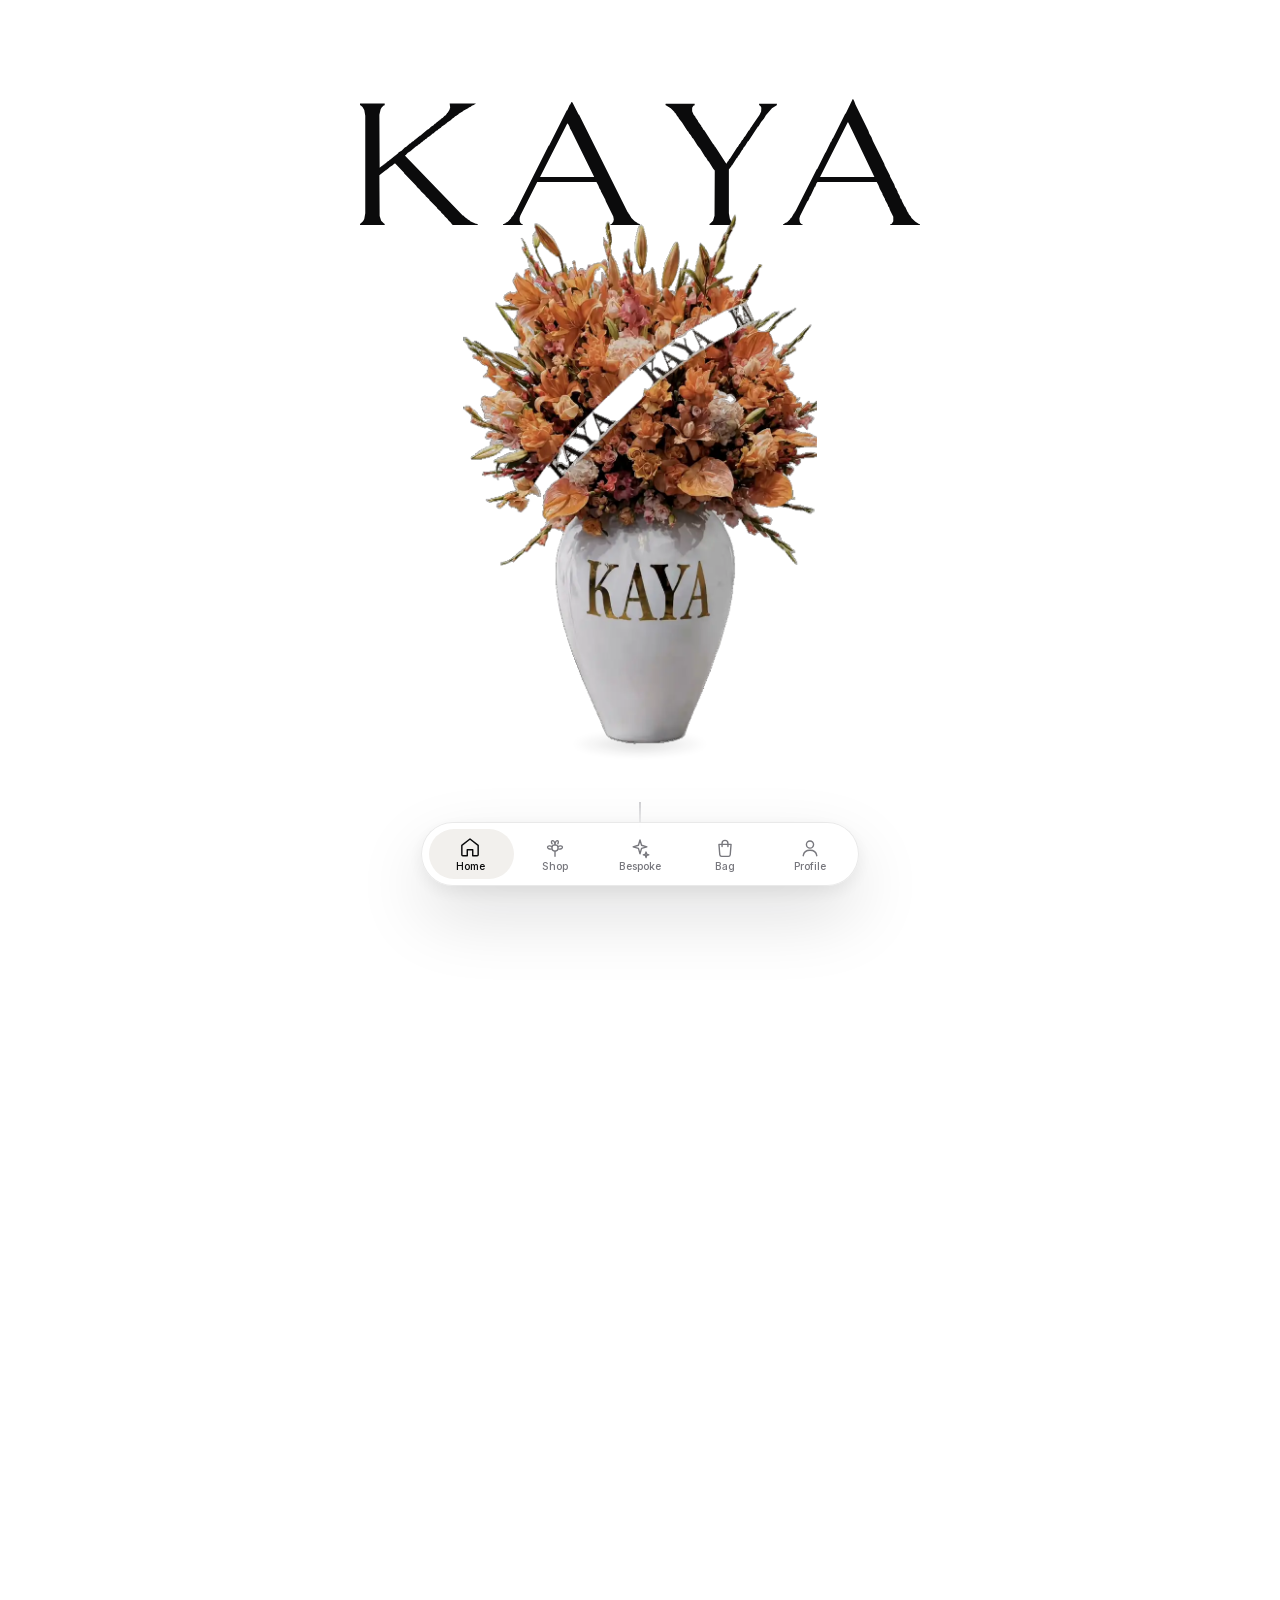
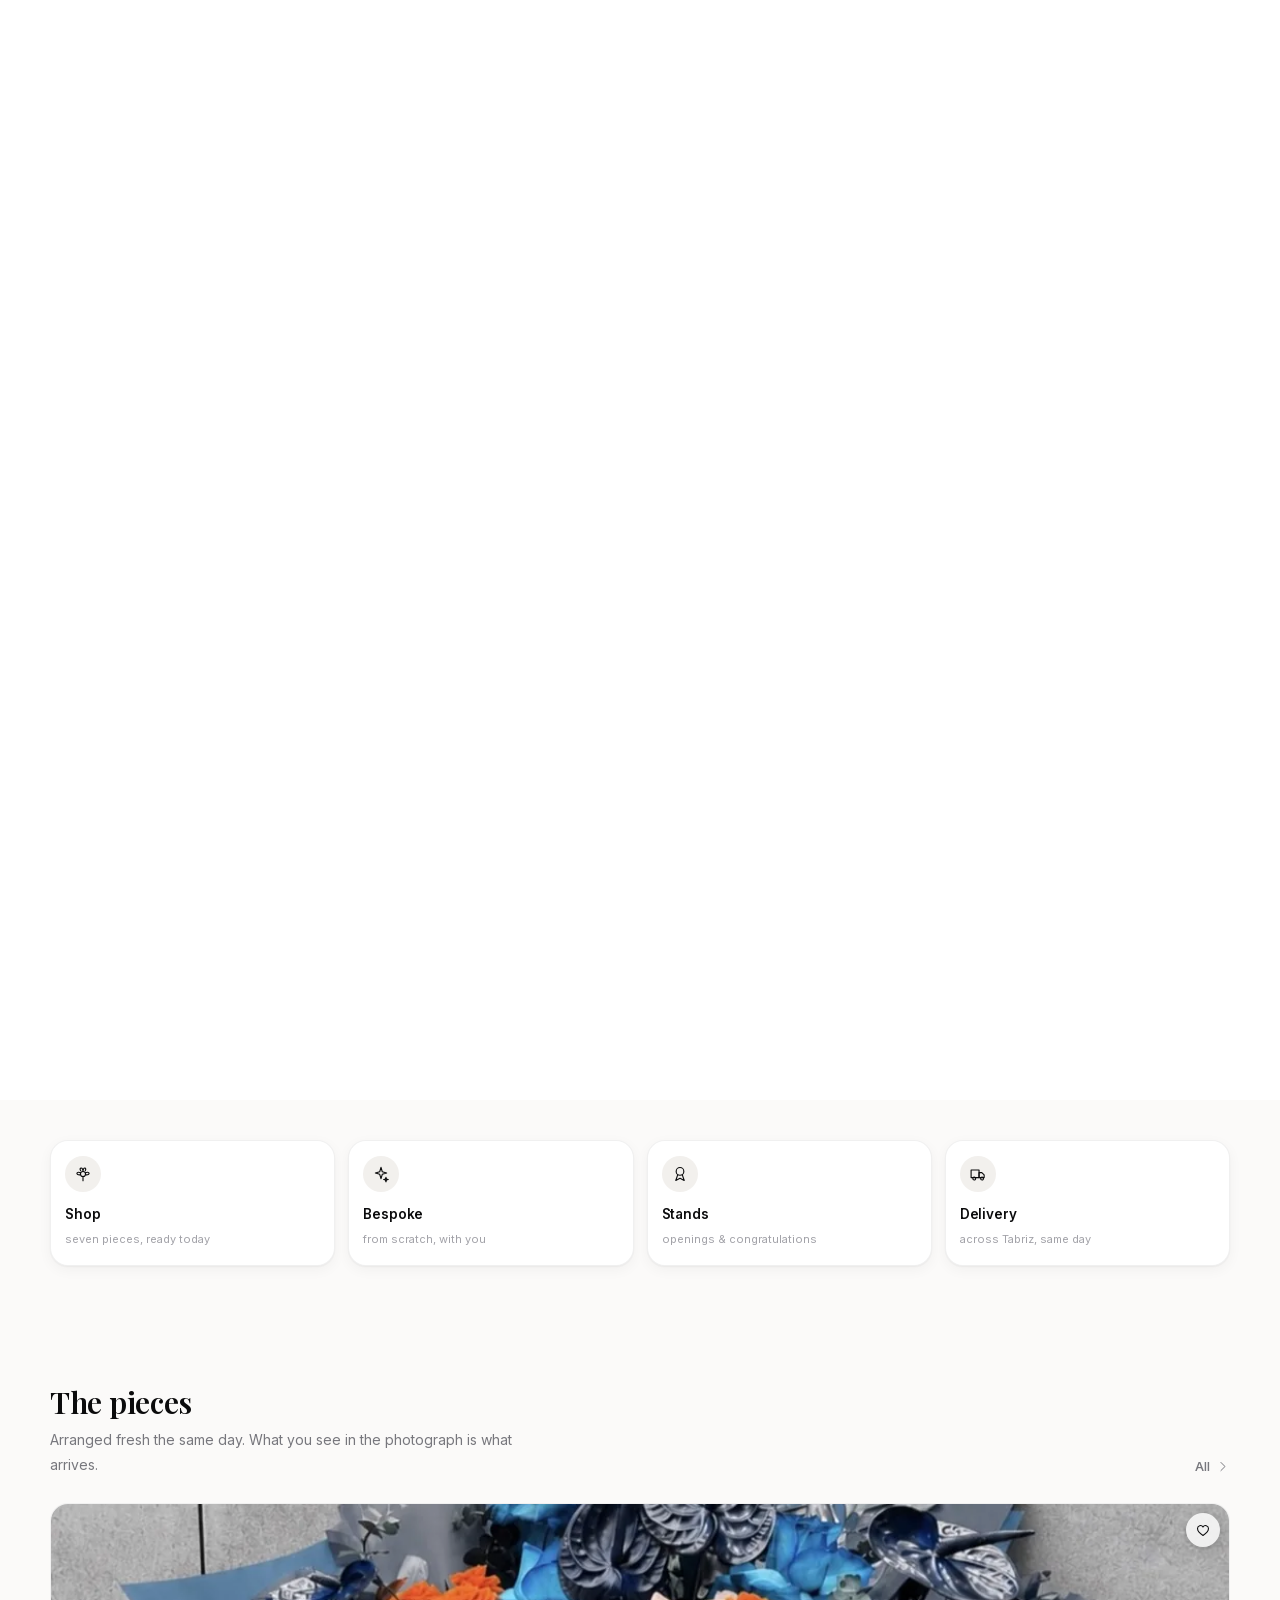
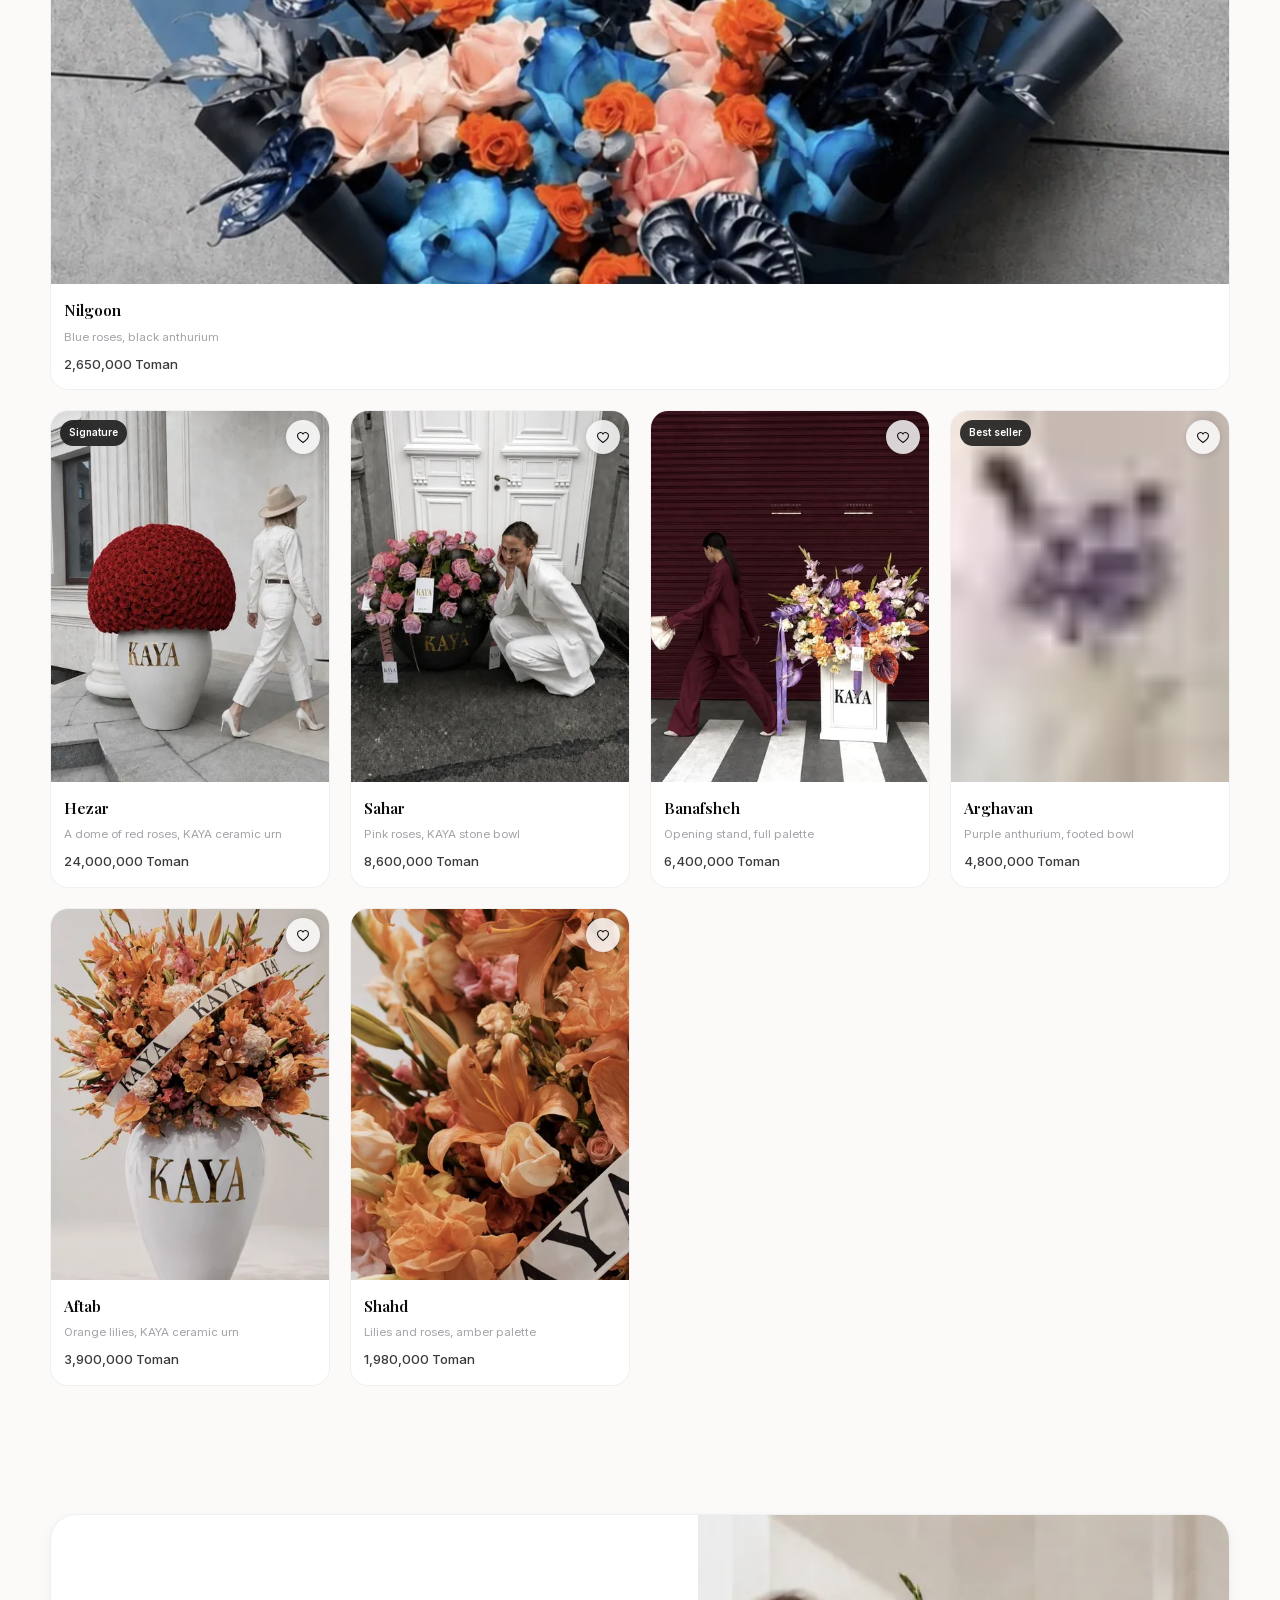
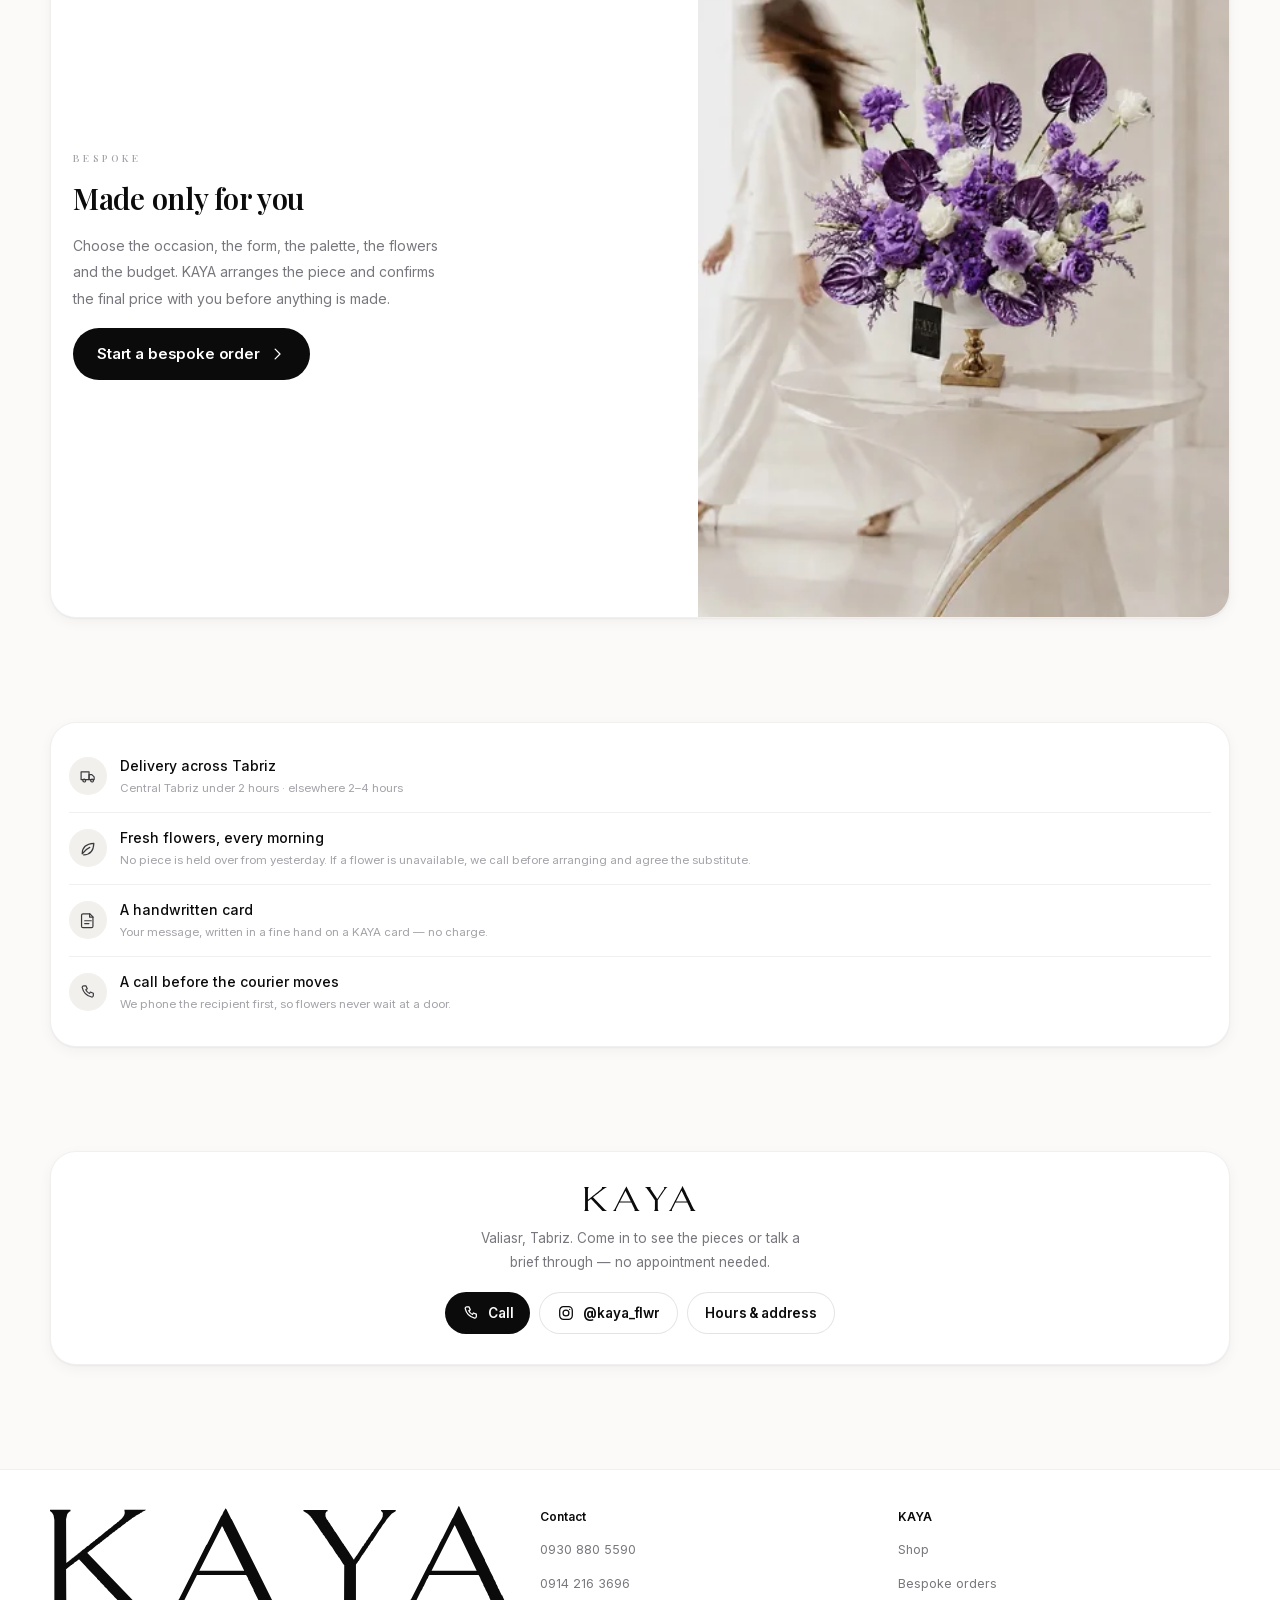
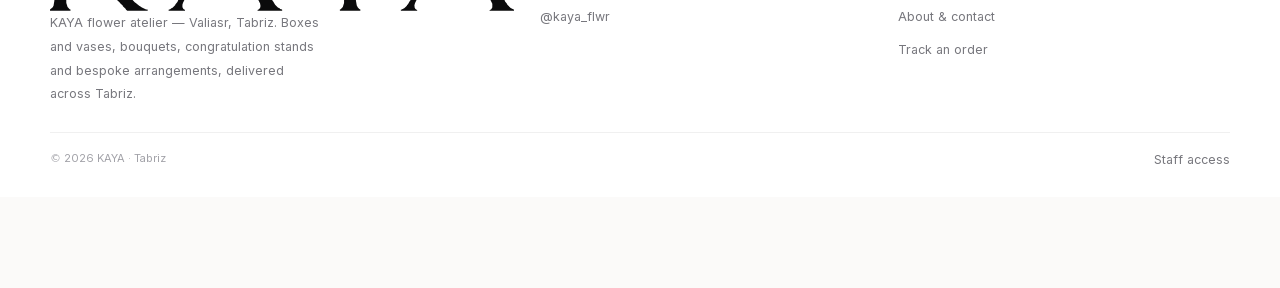
==== commit 5c9376a3: "v2 — English, the complete-wordmark icon, and a hero that is not a video Three corrections from the " ====
--- a/index.html
+++ b/index.html
@@ -1,10 +1,10 @@
 <!doctype html>
-<html dir="rtl" lang="fa">
+<html dir="ltr" lang="en">
 <head>
 <meta charset="utf-8">
 <meta name="viewport" content="width=device-width, initial-scale=1, viewport-fit=cover">
-<title>KAYA — گل‌آرایی، تبریز</title>
-<meta name="description" content="کایا، آتلیه گل‌آرایی در تبریز. باکس و گلدان، دسته‌گل، استند تبریک و سفارش اختصاصی — با ارسال در تبریز.">
+<title>KAYA — Flower Atelier, Tabriz</title>
+<meta name="description" content="KAYA flower atelier in Tabriz. Boxes and vases, bouquets, congratulation stands and bespoke arrangements — delivered across Tabriz.">
 <meta name="theme-color" content="#FFFFFF">
 <meta name="color-scheme" content="light">
 
@@ -17,19 +17,19 @@
 <meta name="mobile-web-app-capable" content="yes">
 
 <meta property="og:type" content="website">
-<meta property="og:title" content="KAYA — گل‌آرایی، تبریز">
-<meta property="og:description" content="آتلیه گل‌آرایی کایا — تبریز، ولیعصر.">
+<meta property="og:title" content="KAYA — Flower Atelier, Tabriz">
+<meta property="og:description" content="KAYA flower atelier — Valiasr, Tabriz.">
 <meta property="og:image" content="assets/brand/og.jpg">
 <meta name="twitter:card" content="summary_large_image">
 
-<link rel="preload" href="assets/fonts/IRANYekanXFaNum-Regular.woff2" as="font" type="font/woff2" crossorigin>
-<link rel="preload" href="assets/fonts/IRANYekanXFaNum-Medium.woff2" as="font" type="font/woff2" crossorigin>
+<link rel="preload" href="assets/fonts/inter.woff2" as="font" type="font/woff2" crossorigin>
+<link rel="preload" href="assets/fonts/playfair.woff2" as="font" type="font/woff2" crossorigin>
 <link rel="preload" href="assets/hero/poster.webp" as="image" fetchpriority="high">
 <link rel="stylesheet" href="css/app.css">
 </head>
 <body>
 
-<a class="skip" href="#main">رفتن به محتوا</a>
+<a class="skip" href="#main">Skip to content</a>
 
 <!-- Painted before any script runs: the mark, centred on white. The app
      replaces it on boot; if the app never boots, this is still a brand page. -->
@@ -39,20 +39,20 @@
 
 <header id="topbar" class="topbar" hidden>
   <div class="topbar__in">
-    <a class="topbar__brand" href="#/" aria-label="کایا — خانه"></a>
-    <nav class="topbar__links" aria-label="پیمایش اصلی"></nav>
+    <a class="topbar__brand" href="#/" aria-label="KAYA — home"></a>
+    <nav class="topbar__links" aria-label="Primary"></nav>
     <div class="topbar__acts"></div>
   </div>
 </header>
 
 <main id="main" class="main" tabindex="-1"></main>
 
-<nav id="tabbar" class="tabbar glass" aria-label="پیمایش" hidden></nav>
+<nav id="tabbar" class="tabbar glass" aria-label="Navigation" hidden></nav>
 
 <div id="sheet" class="sheet" hidden>
   <div class="sheet__scrim" data-close></div>
   <div class="sheet__panel" role="dialog" aria-modal="true" aria-labelledby="sheet-title">
-    <button class="sheet__grip" data-close aria-label="بستن"></button>
+    <button class="sheet__grip" data-close aria-label="Close"></button>
     <div class="sheet__body"></div>
   </div>
 </div>
@@ -61,8 +61,8 @@
 
 <noscript>
   <div class="noscript">
-    برای دیدن این صفحه باید جاوااسکریپت روشن باشد.
-    تماس با کایا: <span dir="ltr">۰۹۳۰ ۸۸۰ ۵۵۹۰</span>
+    This page needs JavaScript.
+    Call KAYA: <span>0930 880 5590</span>
   </div>
 </noscript>
 
--- a/css/app.css
+++ b/css/app.css
@@ -6,23 +6,18 @@
    Nothing here is tinted: no brand hue, no accent, no coloured button. The
    only saturated pixels on any screen belong to a photograph, which is the
    whole point of a florist's shop.
+
+   English, LTR. Inter carries the interface; Playfair Display carries the
+   display sizes — the closest face to the Didone letterforms of the wordmark.
    ========================================================================== */
 
 /* ------------------------------------------------------------------ fonts */
 /* Self-hosted, deliberately. Google Fonts is slow-to-unreachable from Iran
-   and this has to open on the client's phone in Tabriz on the first try. */
-
-@font-face{font-family:'YekanX';src:url('../assets/fonts/IRANYekanXFaNum-Light.woff2')format('woff2');font-weight:300;font-display:swap}
-@font-face{font-family:'YekanX';src:url('../assets/fonts/IRANYekanXFaNum-Regular.woff2')format('woff2');font-weight:400;font-display:swap}
-@font-face{font-family:'YekanX';src:url('../assets/fonts/IRANYekanXFaNum-Medium.woff2')format('woff2');font-weight:500;font-display:swap}
-@font-face{font-family:'YekanX';src:url('../assets/fonts/IRANYekanXFaNum-DemiBold.woff2')format('woff2');font-weight:600;font-display:swap}
-@font-face{font-family:'YekanX';src:url('../assets/fonts/IRANYekanXFaNum-Bold.woff2')format('woff2');font-weight:700;font-display:swap}
-@font-face{font-family:'YekanX';src:url('../assets/fonts/IRANYekanXFaNum-ExtraBold.woff2')format('woff2');font-weight:800;font-display:swap}
-/* Latin-digit cut, for the few places a real Latin numeral is wanted. */
-@font-face{font-family:'YekanXLat';src:url('../assets/fonts/IRANYekanX-Regular.woff2')format('woff2');font-weight:400;font-display:swap}
-@font-face{font-family:'YekanXLat';src:url('../assets/fonts/IRANYekanX-Medium.woff2')format('woff2');font-weight:500;font-display:swap}
-@font-face{font-family:'YekanXLat';src:url('../assets/fonts/IRANYekanX-DemiBold.woff2')format('woff2');font-weight:600;font-display:swap}
-@font-face{font-family:'YekanXLat';src:url('../assets/fonts/IRANYekanX-Bold.woff2')format('woff2');font-weight:700;font-display:swap}
+   and this has to open on the client's phone in Tabriz on the first try.
+   Both are variable files, subset to the glyphs the app ships (~46KB total). */
+
+@font-face{font-family:'Inter';src:url('../assets/fonts/inter.woff2')format('woff2');font-weight:300 800;font-display:swap}
+@font-face{font-family:'Playfair';src:url('../assets/fonts/playfair.woff2')format('woff2');font-weight:400 800;font-display:swap}
 
 /* ----------------------------------------------------------------- tokens */
 :root{
@@ -64,7 +59,7 @@
 
 body{
   margin:0;background:var(--page);color:var(--ink);
-  font-family:'YekanX',system-ui,-apple-system,'Segoe UI',sans-serif;
+  font-family:'Inter',system-ui,-apple-system,'Segoe UI',sans-serif;
   font-weight:400;font-size:15px;line-height:1.75;
   -webkit-font-smoothing:antialiased;-moz-osx-font-smoothing:grayscale;
   overflow-x:hidden;overscroll-behavior-y:none;
@@ -82,17 +77,15 @@
 .skip:focus{top:0}
 .noscript{padding:80px 24px;text-align:center;color:var(--muted)}
 
-/* Latin passages — brand name, URLs, the small serif eyebrows. */
-[dir=ltr]{unicode-bidi:isolate}
-.lat{font-family:'YekanXLat','YekanX',system-ui,sans-serif}
-
-/* The eyebrow: small, wide-tracked Latin caps in a serif. It is the one
-   typographic gesture borrowed from the logo, and it costs no font file. */
+/* Display type: Playfair, for the few places that speak at size. */
+.display{font-family:'Playfair',Georgia,'Times New Roman',serif}
+
+/* The eyebrow: small, wide-tracked serif caps — the one typographic gesture
+   borrowed from the logo. */
 .eyebrow{
-  font-family:'Times New Roman',Georgia,'Noto Serif',serif;
-  font-size:10px;font-weight:400;letter-spacing:.4em;text-transform:uppercase;
-  color:var(--faint);direction:ltr;unicode-bidi:isolate;
-  padding-inline-start:.4em;line-height:1;
+  font-family:'Playfair',Georgia,serif;
+  font-size:10px;font-weight:500;letter-spacing:.4em;text-transform:uppercase;
+  color:var(--faint);line-height:1;
 }
 .eyebrow--ink{color:var(--ink-2)}
 
@@ -235,51 +228,62 @@
   font-weight:600;display:grid;place-items:center;line-height:1}
 
 /* =========================================================== the hero ==== */
+/* Not a video. The arrangement itself, cut out of its photograph, floating on
+   the page — turning under the scroll, then diving into its own blooms. */
 .hero{position:relative;background:var(--paper)}
 .hero__stage{
-  position:sticky;top:0;height:100svh;overflow:hidden;
-  display:grid;place-items:center;background:var(--paper);
-}
-/* The window: a portrait print hung on a white wall. It grows as you scroll
-   and, at the end, takes the whole viewport. */
-.hero__win{
-  position:relative;overflow:hidden;background:var(--wash);
-  border-radius:var(--r-l);
-  box-shadow:var(--shadow-l);
-  will-change:width,height,border-radius;
-}
-.hero__win video,.hero__win img{
-  position:absolute;inset:0;width:100%;height:100%;object-fit:cover;
-}
-.hero__poster{z-index:1;transition:opacity .6s var(--ease)}
-.hero__poster.is-gone{opacity:0}
-.hero__vid{z-index:2;opacity:0;transition:opacity .6s var(--ease)}
-.hero__vid.is-on{opacity:1}
-
-/* The wordmark sits above the window on the white, never across the
-   photograph. A blend mode over floral colour reads as an artefact, and this
-   brand's own photography is built on white space — so the type gets its
-   own air. JS parks it against the top edge of the window. */
+  position:sticky;top:0;height:100svh;overflow:hidden;background:var(--paper);
+}
+/* The wordmark sits BEHIND the flower — the blooms overlap its letters, which
+   is the whole depth cue. */
 .hero__word{
-  position:absolute;z-index:4;left:50%;
-  width:min(62vw,340px);color:var(--ink);
+  position:absolute;z-index:1;left:50%;top:11svh;
+  width:min(80vw,560px);color:var(--ink);
   transform:translateX(-50%);
-  will-change:transform,opacity;
+  will-change:transform,opacity;pointer-events:none;
+}
+.hero__word svg{width:100%;fill:currentColor}
+
+.hero__objbox{
+  position:absolute;z-index:2;left:50%;top:53%;
+  transform:translate(-50%,-50%);
+  will-change:transform;pointer-events:none;
+}
+.hero__posterimg{display:block;width:100%;height:auto;
+  transition:opacity .4s var(--ease)}
+.hero__posterimg.is-gone{opacity:0}
+.hero__obj{position:absolute;inset:0;width:100%;height:100%}
+.hero__shadow{
+  position:absolute;z-index:-1;left:50%;bottom:2.5%;
+  width:56%;height:5.5%;transform:translateX(-50%);
+  background:radial-gradient(50% 50% at 50% 50%,rgba(11,11,12,.18),transparent 72%);
+  filter:blur(5px);will-change:opacity,transform;
+}
+
+.hero__cap{
+  position:absolute;z-index:3;bottom:calc(var(--dock) + 8px);inset-inline:0;
+  text-align:center;pointer-events:none;opacity:0;
+  display:grid;gap:8px;justify-items:center;
+  will-change:opacity,transform;
+}
+.hero__cap h1{
+  font-family:'Playfair',Georgia,serif;
+  font-size:clamp(24px,6vw,34px);font-weight:600;letter-spacing:-.01em;
+}
+.hero__cap p{font-size:13px;color:var(--muted);max-width:34ch;line-height:1.7}
+/* By the time the caption fades in, the dive has filled the screen with
+   petals — so it speaks in white over its own scrim. The reduced-motion hero
+   never adds this class and stays ink on white. */
+.hero__cap.is-over{color:#fff;text-shadow:0 1px 18px rgba(11,11,12,.5)}
+.hero__cap.is-over p{color:rgba(255,255,255,.9)}
+.hero__cap.is-over::before{
+  content:'';position:absolute;z-index:-1;inset:-40px -30px -240px;
+  background:linear-gradient(to top,rgba(11,11,12,.52),rgba(11,11,12,.26) 45%,transparent);
   pointer-events:none;
 }
-.hero__word svg{width:100%;fill:currentColor}
-
-.hero__cap{
-  position:absolute;z-index:5;bottom:calc(var(--dock) + 6px);inset-inline:0;
-  text-align:center;pointer-events:none;
-  display:grid;gap:9px;justify-items:center;
-  will-change:opacity,transform;
-}
-.hero__cap h1{font-size:clamp(19px,5vw,25px);font-weight:500;letter-spacing:-.01em}
-.hero__cap p{font-size:13px;color:var(--muted);max-width:30ch;line-height:1.7}
 
 .hero__cue{
-  position:absolute;z-index:5;bottom:calc(var(--dock) - 22px);left:50%;
+  position:absolute;z-index:3;bottom:calc(var(--dock) - 22px);left:50%;
   transform:translateX(-50%);
   display:grid;justify-items:center;gap:7px;color:var(--faint);
   font-size:10px;transition:opacity .4s var(--ease);
@@ -296,7 +300,7 @@
 .sect{padding:64px 0}
 .sect--tight{padding:40px 0}
 .sect__head{display:grid;gap:9px;margin-bottom:26px}
-.sect__head h2{font-size:clamp(21px,4.6vw,28px);font-weight:600;letter-spacing:-.015em}
+.sect__head h2{font-family:'Playfair',Georgia,serif;font-size:clamp(22px,4.8vw,30px);font-weight:600;letter-spacing:-.01em}
 .sect__head p{color:var(--muted);font-size:14px;max-width:52ch}
 .sect__head--row{
   grid-template-columns:1fr auto;align-items:end;gap:16px;
@@ -307,7 +311,7 @@
 
 .page{padding:calc(var(--safe-t) + 76px) 0 8px}
 .page__head{display:grid;gap:8px;margin-bottom:24px}
-.page__head h1{font-size:clamp(25px,6.4vw,36px);font-weight:600;letter-spacing:-.02em;line-height:1.28}
+.page__head h1{font-family:'Playfair',Georgia,serif;font-size:clamp(27px,6.8vw,40px);font-weight:600;letter-spacing:-.01em;line-height:1.22}
 .page__head p{color:var(--muted);font-size:14px;max-width:56ch}
 
 /* ---------------------------------------------------------------- photos */
@@ -342,7 +346,7 @@
 .card .ph{aspect-ratio:3/4}
 .card .ph img{transition:opacity .55s var(--ease),transform .7s var(--ease)}
 .card__body{padding:12px 13px 14px;display:grid;gap:3px}
-.card__name{font-size:14.5px;font-weight:600;letter-spacing:-.01em}
+.card__name{font-family:'Playfair',Georgia,serif;font-size:15.5px;font-weight:600;letter-spacing:0}
 .card__sub{font-size:11.5px;color:var(--faint)}
 .card__price{font-size:13px;font-weight:500;color:var(--ink-2);margin-top:3px}
 .card__price s{color:var(--faint);font-weight:400;margin-inline-start:6px;font-size:11.5px}
@@ -426,8 +430,8 @@
 textarea.inp{height:auto;min-height:104px;padding:13px 15px;line-height:1.8;resize:vertical}
 select.inp{
   background-image:url("data:image/svg+xml,%3Csvg xmlns='http://www.w3.org/2000/svg' viewBox='0 0 24 24' fill='none' stroke='%2377777D' stroke-width='1.6'%3E%3Cpath d='M6 9l6 6 6-6'/%3E%3C/svg%3E");
-  background-repeat:no-repeat;background-position:left 14px center;background-size:17px;
-  padding-inline-start:40px;
+  background-repeat:no-repeat;background-position:right 14px center;background-size:17px;
+  padding-inline-end:40px;
 }
 .inp:focus{outline:0;border-color:var(--ink);box-shadow:0 0 0 3px rgba(11,11,12,.07)}
 .inp::placeholder{color:var(--faint)}
@@ -446,8 +450,7 @@
   width:24px;height:24px;border-radius:999px;background:#fff;
   box-shadow:0 1px 4px rgba(11,11,12,.2);transition:transform .34s var(--spring)}
 .sw__box.is-on{background:var(--ink);border-color:var(--ink)}
-.sw__box.is-on::after{transform:translateX(calc(-20px * var(--dir,1)))}
-:root{--dir:1}
+.sw__box.is-on::after{transform:translateX(20px)}
 
 /* --------------------------------------------------------------- surfaces */
 .panel{
@@ -558,7 +561,7 @@
 .item__back svg{width:19px;height:19px;fill:none;stroke:currentColor;stroke-width:1.8;
   stroke-linecap:round;stroke-linejoin:round}
 .item__head{display:grid;gap:6px;padding:22px 0 4px}
-.item__head h1{font-size:clamp(23px,5.6vw,31px);font-weight:600;letter-spacing:-.02em}
+.item__head h1{font-family:'Playfair',Georgia,serif;font-size:clamp(25px,6vw,34px);font-weight:600;letter-spacing:-.01em}
 .item__price{font-size:19px;font-weight:600;margin-top:4px}
 .item__desc{font-size:14px;color:var(--ink-2);line-height:1.9;margin-top:12px}
 
